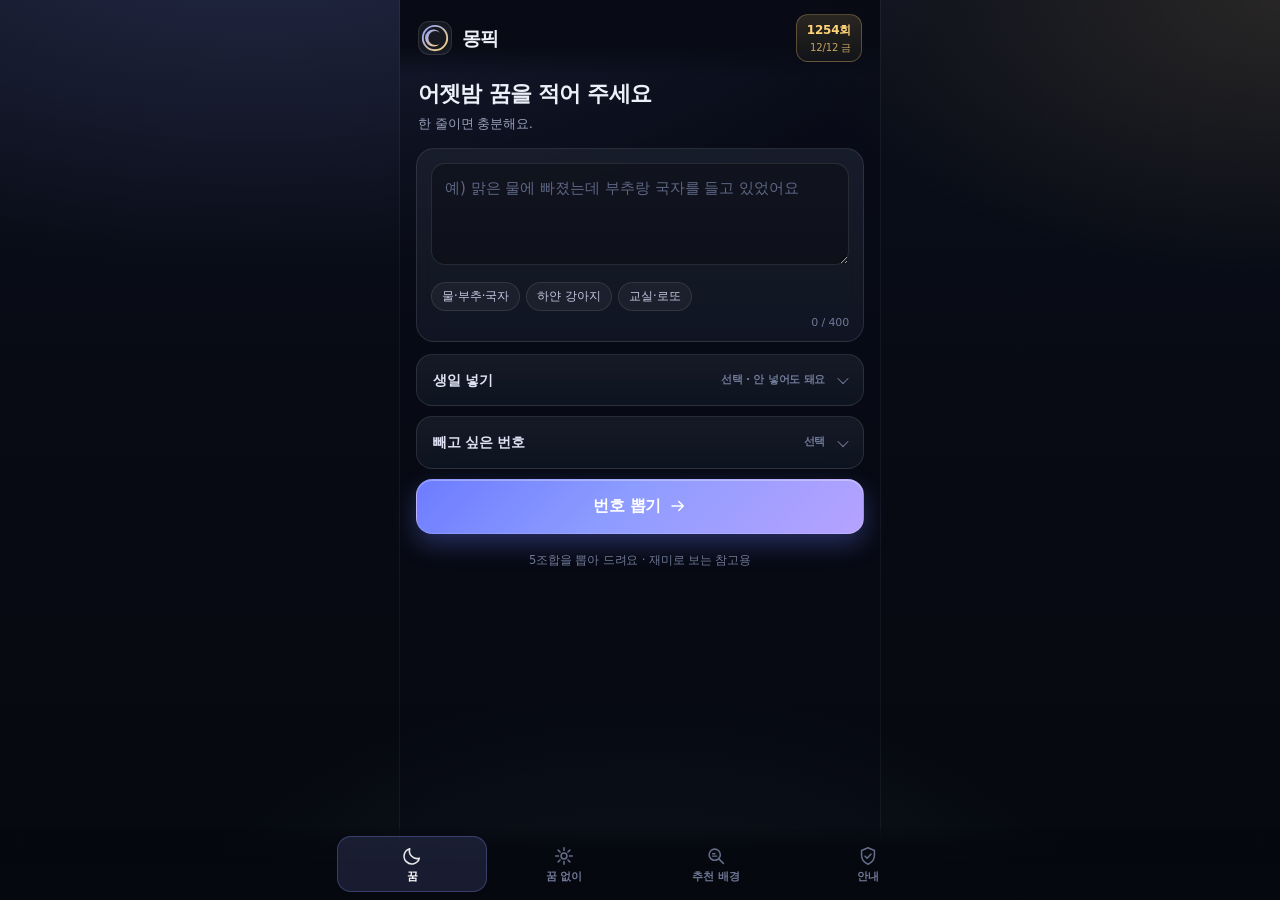
==== index.html @ 93935e42 "feat: 몽픽 — 번호함 자동 저장 · 당첨 자동 확인 · GitHub Pages 배포" ====
<!DOCTYPE html>
<html lang="ko">
<head>
<meta charset="utf-8" />
<meta name="viewport" content="width=device-width, initial-scale=1, viewport-fit=cover" />
<meta name="theme-color" content="#0a0d18" />
<meta name="description" content="몽픽(MongPick) — 어젯밤 꿈을 한 줄 적으면 로또 번호 5조합을 뽑아 주는 앱. 재미·참고용." />
<title>몽픽 · 꿈으로 번호 뽑기</title>
<link rel="stylesheet" href="style.css" />
</head>
<body>
<div class="app" id="app">

  <header class="topbar">
    <div class="brand">
      <span class="brand-mark" aria-hidden="true">
        <svg viewBox="0 0 32 32" width="30" height="30"><defs><linearGradient id="mg" x1="0" y1="0" x2="1" y2="1"><stop offset="0" stop-color="#8ea0ff"/><stop offset="1" stop-color="#ffd479"/></linearGradient></defs><circle cx="16" cy="16" r="13" fill="none" stroke="url(#mg)" stroke-width="2"/><path d="M21.5 10.5a7.5 7.5 0 1 0 0 11 9 9 0 1 1 0-11z" fill="url(#mg)"/></svg>
      </span>
      <div class="brand-text">
        <h1>몽픽</h1>
      </div>
    </div>
    <div class="round-chip" id="round-chip" title="이번 주 추첨">
      <span class="round-num">1251회</span>
      <span class="round-date">11/21 토</span>
    </div>
  </header>

  <main id="main">

    <!-- ───────────────────────── 탭 1 · 꿈으로 뽑기 ───────────────────────── -->
    <section class="panel is-active" id="panel-dream" aria-labelledby="tab-dream">
      <div class="hero">
        <h2 class="hero-title">어젯밤 꿈을 적어 주세요</h2>
        <p class="hero-sub">한 줄이면 충분해요.</p>
      </div>

      <div class="card dream-card">
        <textarea id="dream-input" rows="3" maxlength="400" spellcheck="false"
          aria-label="꿈 내용"
          placeholder="예) 맑은 물에 빠졌는데 부추랑 국자를 들고 있었어요"></textarea>
        <div class="example-chips" id="example-chips">
          <button type="button" class="chip" data-example="맑은 물에 빠졌는데 부추랑 국자를 들고 있었어요">물·부추·국자</button>
          <button type="button" class="chip" data-example="하얀 강아지가 다가와서 내 품에 안겼어요">하얀 강아지</button>
          <button type="button" class="chip" data-example="교실 맨 뒤에 앉아 있는데 누가 로또를 사 오라고 했어요">교실·로또</button>
        </div>
        <div class="field-foot"><span id="char-count">0</span> / 400</div>
      </div>

      <details class="fold" id="fold-birth">
        <summary><span>생일 넣기</span><span class="fold-note" id="birth-note">선택 · 안 넣어도 돼요</span></summary>
        <div class="fold-body">
          <div class="date-row">
            <input id="birth-date" type="text" inputmode="numeric" autocomplete="bday"
              maxlength="10" placeholder="1990-09-11" aria-label="생년월일" />
            <select id="birth-hour" aria-label="태어난 시간"></select>
          </div>
          <p class="micro" id="birth-hint">예) 1990-09-11 — 넣으면 내 기운까지 맞춰 뽑아요.</p>

          <div class="card-head mt">
            <h3>함께 나온 사람</h3>
            <button type="button" class="ghost-btn" id="add-person">+ 추가</button>
          </div>
          <div id="people" class="people"></div>

          <p class="micro">생일은 서버로 보내지 않고 이 기기에서만 계산해요.</p>
        </div>
      </details>

      <details class="fold" id="fold-exclude">
        <summary><span>빼고 싶은 번호</span><span class="fold-note" id="exclude-note">선택</span></summary>
        <div class="fold-body">
          <div id="exclude-grid" class="mini-grid" role="group" aria-label="빼고 싶은 번호 선택"></div>
        </div>
      </details>

      <button type="button" class="primary-btn" id="run-dream">
        <span>번호 뽑기</span>
        <svg viewBox="0 0 24 24" width="18" height="18" aria-hidden="true"><path d="M4 12h14M13 6l6 6-6 6" fill="none" stroke="currentColor" stroke-width="2" stroke-linecap="round" stroke-linejoin="round"/></svg>
      </button>

      <p class="input-foot">5조합을 뽑아 드려요 · 재미로 보는 참고용</p>

      <div id="dream-result" class="result" aria-live="polite"></div>
    </section>

    <!-- ───────────────────────── 탭 2 · 꿈이 기억 안 날 ───────────────────────── -->
    <section class="panel" id="panel-nodream" aria-labelledby="tab-nodream">
      <div class="hero">
        <h2 class="hero-title">꿈이 기억 안 나요?</h2>
        <p class="hero-sub">오늘 본 것이나 생일만으로도 뽑을 수 있어요.</p>
      </div>

      <div class="seg" role="tablist" aria-label="꿈이 기억 안 날 때">
        <button type="button" role="tab" class="seg-btn is-active" data-nmode="sign" id="seg-sign">오늘 본 것</button>
        <button type="button" role="tab" class="seg-btn" data-nmode="balance" id="seg-balance">생일만으로</button>
      </div>

      <div id="sign-panel">
        <div class="card dream-card">
          <textarea id="sign-input" rows="3" maxlength="240" spellcheck="false" aria-label="오늘 인상 깊었던 것"
            placeholder="예) 커피가 넘쳐 흘렀어요"></textarea>
          <div class="example-chips" id="sign-chips">
            <button type="button" class="chip" data-example="회의실 유리에 비친 내 얼굴이 낯설었어요">유리에 비친 얼굴</button>
            <button type="button" class="chip" data-example="커피가 넘쳐 흘러서 손을 데었어요">넘친 커피</button>
            <button type="button" class="chip" data-example="택배 상자가 문 앞에 세 개나 쌓여 있었어요">쌓인 택배 상자</button>
          </div>
        </div>
        <button type="button" class="primary-btn" id="run-sign">
          <span>번호 뽑기</span>
          <svg viewBox="0 0 24 24" width="18" height="18" aria-hidden="true"><path d="M4 12h14M13 6l6 6-6 6" fill="none" stroke="currentColor" stroke-width="2" stroke-linecap="round" stroke-linejoin="round"/></svg>
        </button>
      </div>

      <div id="balance-panel" hidden>
        <div class="card">
          <p class="balance-birth" id="balance-birth">생일을 먼저 넣어 주세요.</p>
          <p class="micro">홀짝 반반, 번호대 고루, 간격 넓게 — 조건을 세게 걸어 뽑아요.</p>
        </div>
        <button type="button" class="primary-btn" id="run-balance">
          <span>번호 뽑기</span>
          <svg viewBox="0 0 24 24" width="18" height="18" aria-hidden="true"><path d="M4 12h14M13 6l6 6-6 6" fill="none" stroke="currentColor" stroke-width="2" stroke-linecap="round" stroke-linejoin="round"/></svg>
        </button>
      </div>

      <div id="nodream-result" class="result" aria-live="polite"></div>
    </section>

    <!-- ───────────────────────── 탭 3 · 추천 배경 ───────────────────────── -->
    <section class="panel" id="panel-reason" aria-labelledby="tab-reason">
      <div class="hero">
        <h2 class="hero-title">이 번호가 나온 배경</h2>
        <p class="hero-sub">꿈 단어 → 내 생일 기운 → 공 하나하나, 순서대로 풀어 봤어요.</p>
      </div>
      <div id="reason-body" class="reason-page"></div>
    </section>

    <!-- ───────────────────────── 탭 4 · 안내 · 복기 ───────────────────────── -->
    <section class="panel" id="panel-trust" aria-labelledby="tab-trust">
      <div class="hero">
        <h2 class="hero-title">몽픽이 하는 일</h2>
        <p class="hero-sub">꿈 단어를 번호로 옮기고, 이번 주 결과를 함께 봐요.</p>
      </div>

      <div class="card dev-card">
        <div class="dev-top">
          <div class="dev-avatar" aria-hidden="true">◐</div>
          <div>
            <p class="dev-name">몽픽</p>
            <p class="dev-role">11,705개 꿈 상징 데이터와 7×7 수리 배열·만세력 기운을 독자 구조화한 데이터 분석</p>
          </div>
        </div>
        <div class="dev-stats">
          <div><b>11,705</b><span>꿈 단어</span></div>
          <div><b>155</b><span>검증 사례</span></div>
          <div><b>7×7</b><span>용지 규칙</span></div>
          <div><b>5</b><span>추천 조합</span></div>
        </div>
      </div>

      <div class="card ticket-card" id="ticket-card">
        <div class="card-head">
          <h3>내 번호함 · 당첨 확인</h3>
          <button type="button" class="ghost-btn" id="run-ticket-check">당첨 확인하기</button>
        </div>
        <div id="ticket-list" class="ticket-list"></div>
        <p class="micro" id="ticket-note">뽑은 조합은 이 기기에 자동으로 쌓이고, 결과가 나오면 알아서 채점해 드려요.</p>
      </div>

      <details class="fold">
        <summary><span>숫자를 뽑는 원리</span><span class="fold-note">6가지</span></summary>
        <div class="fold-body">
          <div id="principles" class="principles"></div>
        </div>
      </details>

      <details class="fold" id="fold-board">
        <summary><span>이번 주 조합과 결과</span><span class="fold-note" id="board-status">미추첨</span></summary>
        <div class="fold-body">
          <p class="micro" id="board-round">1251회 · 2026-11-21(토) 20:35 추첨</p>
          <div id="board" class="board"></div>
          <div class="board-check" id="board-check">
            <label class="field-label" for="drawn-input">결과를 넣어 직접 채점</label>
            <div class="draw-inputs">
              <input id="drawn-input" type="text" inputmode="numeric" placeholder="예) 3 10 16 19 34 36 41" />
              <button type="button" class="ghost-btn" id="run-check">채점</button>
            </div>
            <p class="micro">당첨번호 6개 + 보너스 1개(마지막)를 넣어요. 재미용 자체 계산이에요.</p>
          </div>
        </div>
      </details>

      <details class="fold">
        <summary><span>데이터와 계산 기준</span><span class="fold-note">자세히</span></summary>
        <div class="fold-body">
          <ul class="notice-list">
            <li><b>꿈 단어 11,705개</b> — 몽픽이 독자 구축한 꿈 상징 DB를 번호·분류·강조도로 색인했어요.</li>
            <li><b>검증 사례 155건</b> — 실전 꿈 문장에서 확인된 규칙만 따로 모아 교차 대조했어요.</li>
            <li><b>없는 번호를 만들지 않아요</b> — DB에 없으면 "등록되지 않은 단어"로 두고 모양·소리 원리로만 읽어요.</li>
            <li><b>날짜 계산</b> — 년주는 입춘, 월주는 절입 순간, 일주는 율리우스일에서 60갑자를 세요. 기준시는 한국 표준시예요.</li>
            <li><b>사주는 계산이지 예언이 아니에요</b> — 기운 분포는 간지에서 기계적으로 뽑은 값이에요.</li>
            <li><b>개인정보</b> — 생일과 꿈 내용은 이 기기 브라우저에만 저장해요.</li>
          </ul>
          <ul class="notice-list" id="saju-guards"></ul>
        </div>
      </details>

      <p class="disclaimer">
        <b>재미로 보는 참고용</b>이에요. 어떤 조합도 당첨을 보장하지 않아요.
        구매는 본인 판단으로, 만 19세 미만은 구매할 수 없어요.
      </p>
    </section>

  </main>

  <nav class="tabbar" role="tablist" aria-label="주요 메뉴">
    <button type="button" class="tab is-active" role="tab" data-tab="dream" id="tab-dream" aria-selected="true">
      <svg viewBox="0 0 24 24" width="22" height="22" aria-hidden="true"><path d="M20 14.5A8.5 8.5 0 0 1 9.5 4a8.5 8.5 0 1 0 10.5 10.5z" fill="none" stroke="currentColor" stroke-width="1.7" stroke-linejoin="round"/></svg>
      <span>꿈</span>
    </button>
    <button type="button" class="tab" role="tab" data-tab="nodream" id="tab-nodream" aria-selected="false">
      <svg viewBox="0 0 24 24" width="22" height="22" aria-hidden="true"><path d="M12 3v3M12 18v3M3 12h3M18 12h3M5.6 5.6l2.1 2.1M16.3 16.3l2.1 2.1M18.4 5.6l-2.1 2.1M7.7 16.3l-2.1 2.1" stroke="currentColor" stroke-width="1.7" stroke-linecap="round"/><circle cx="12" cy="12" r="3.2" fill="none" stroke="currentColor" stroke-width="1.7"/></svg>
      <span>꿈 없이</span>
    </button>
    <button type="button" class="tab" role="tab" data-tab="reason" id="tab-reason" aria-selected="false">
      <svg viewBox="0 0 24 24" width="22" height="22" aria-hidden="true"><circle cx="10.6" cy="10.6" r="6.1" fill="none" stroke="currentColor" stroke-width="1.7"/><path d="M15.1 15.1L20 20" stroke="currentColor" stroke-width="1.7" stroke-linecap="round"/><path d="M8.3 12.1h4.6M8.3 9.6h2.6" stroke="currentColor" stroke-width="1.5" stroke-linecap="round"/></svg>
      <span>추천 배경</span>
    </button>
    <button type="button" class="tab" role="tab" data-tab="trust" id="tab-trust" aria-selected="false">
      <svg viewBox="0 0 24 24" width="22" height="22" aria-hidden="true"><path d="M12 3l7 3v5.5c0 4.3-2.9 7.7-7 9.5-4.1-1.8-7-5.2-7-9.5V6l7-3z" fill="none" stroke="currentColor" stroke-width="1.7" stroke-linejoin="round"/><path d="M8.8 12.2l2.2 2.2 4.2-4.4" fill="none" stroke="currentColor" stroke-width="1.7" stroke-linecap="round" stroke-linejoin="round"/></svg>
      <span>안내</span>
    </button>
  </nav>

</div>
<script src="app.js"></script>
</body>
</html>
---- style.css ----
/* =========================================================
   몽픽 MongPick — mobile-first stylesheet
   ========================================================= */
:root{
  --bg:#080b14;
  --bg-2:#0e1424;
  --card:rgba(16,21,35,.80);
  --card-2:rgba(24,31,50,.86);
  --line:rgba(255,255,255,.10);
  --line-strong:rgba(255,255,255,.18);
  --text:#edf0f8;
  --muted:#98a1ba;
  --muted-2:#6f7896;
  --accent:#8d9cff;
  --accent-2:#6ee7d0;
  --gold:#ffd479;
  --warn:#ff9d7a;
  --radius:18px;
  --radius-sm:12px;
  --shadow:0 12px 30px rgba(0,0,0,.35);
  --b1:#f8c53d; --b2:#5ec8f2; --b3:#ff7f8a; --b4:#b9c2cf; --b5:#a9dd5b;
}

*{box-sizing:border-box; -webkit-tap-highlight-color:transparent;}
html{
  margin:0; padding:0;
  background-color:#080b14;              /* 스크롤·캡처 어디서도 흰 바탕이 나오지 않게 고정 */
  color-scheme:dark;
}
body{
  margin:0; padding:0;
  background-color:#080b14;
  /* fixed 대신 문서 전체를 덮는 레이어로 깔아, 롤 전체 구간에서 배경이 끊기지 않게 함 */
  background-image:
    radial-gradient(1200px 600px at 20% -10%, rgba(141,156,255,.20), transparent 60%),
    radial-gradient(900px 500px at 100% 0%, rgba(255,212,121,.12), transparent 55%),
    radial-gradient(800px 500px at 50% 110%, rgba(110,231,208,.10), transparent 60%),
    linear-gradient(180deg, #0a0e1a 0%, #080b14 45%, #06080f 100%);
  background-repeat:no-repeat;
  background-attachment:scroll;
  background-size:auto, auto, auto, auto;
  color:var(--text);
  font-family:"Pretendard","Pretendard Variable",-apple-system,BlinkMacSystemFont,"Apple SD Gothic Neo","Malgun Gothic","Noto Sans KR",system-ui,sans-serif;
  font-size:15px;
  line-height:1.5;
  letter-spacing:-.01em;
  -webkit-font-smoothing:antialiased;
  min-height:100vh;
}
html,body{min-height:100%;}
button,select,textarea,input{font-family:inherit; font-size:inherit; color:inherit;}
button{cursor:pointer;}
h1,h2,h3,p,ul{margin:0;}

.app{
  max-width:480px;
  margin:0 auto;
  min-height:100vh;
  padding:0 16px calc(96px + env(safe-area-inset-bottom));
  position:relative;
}

/* ---------------- top bar ---------------- */
.topbar{
  position:sticky; top:0; z-index:30;
  display:flex; align-items:center; justify-content:space-between; gap:10px;
  margin:0 -16px; padding:14px 18px 12px;
  background:linear-gradient(180deg, rgba(8,11,20,.97) 62%, rgba(8,11,20,0));
  backdrop-filter:blur(10px);
}
.brand{display:flex; align-items:center; gap:10px; min-width:0;}
.brand-mark{display:grid; place-items:center; width:34px; height:34px; border-radius:11px; background:rgba(255,255,255,.06); border:1px solid var(--line);}
.brand-text h1{font-size:19px; font-weight:800; letter-spacing:-.03em; line-height:1.1;}
.brand-text p{font-size:10.5px; color:var(--muted-2); letter-spacing:.01em; margin-top:2px; white-space:nowrap; overflow:hidden; text-overflow:ellipsis;}
.round-chip{
  display:flex; flex-direction:column; align-items:flex-end; gap:1px;
  padding:6px 10px; border-radius:12px; border:1px solid rgba(255,212,121,.28);
  background:linear-gradient(180deg, rgba(255,212,121,.14), rgba(255,212,121,.04));
}
.round-num{font-size:12px; font-weight:800; color:var(--gold); letter-spacing:-.02em;}
.round-date{font-size:10px; color:rgba(255,212,121,.75);}

/* ---------------- panels & hero ---------------- */
.panel{display:none; animation:fade .28s ease;}
.panel.is-active{display:block;}
@keyframes fade{from{opacity:0; transform:translateY(6px);} to{opacity:1; transform:none;}}

.hero{padding:10px 2px 16px;}
.hero-kicker{font-size:11.5px; font-weight:700; letter-spacing:.09em; text-transform:uppercase; color:var(--accent); opacity:.95;}
.hero-title{font-size:24px; font-weight:800; letter-spacing:-.04em; margin-top:6px; line-height:1.25;}
.hero-sub{font-size:13px; color:var(--muted); margin-top:7px; line-height:1.55;}

/* ---------------- cards ---------------- */
.card{
  background-color:rgba(16,21,35,.80);  /* 배경 위에서도 카드·글자 대비가 유지되도록 불투명도 상향 */
  background-image:linear-gradient(180deg, rgba(255,255,255,.045), rgba(255,255,255,.012));
  border:1px solid var(--line);
  border-radius:var(--radius);
  padding:16px;
  margin-bottom:12px;
  backdrop-filter:blur(8px);
}
.card-head{display:flex; align-items:center; justify-content:space-between; gap:8px; margin-bottom:10px;}
.card-head.mt{margin-top:18px;}
.card-head h3{font-size:14px; font-weight:700; letter-spacing:-.02em; display:flex; align-items:center; gap:6px;}
.field-label{font-size:14px; font-weight:700; letter-spacing:-.02em;}
.hint{font-size:11px; color:var(--muted-2); white-space:nowrap;}
.tag{
  font-size:10px; font-weight:700; padding:2px 6px; border-radius:6px;
  background:rgba(141,156,255,.16); color:#b9c3ff; border:1px solid rgba(141,156,255,.28);
}
.tag-warn{background:rgba(255,157,122,.14); color:#ffbfa6; border-color:rgba(255,157,122,.3);}
.micro{font-size:11.5px; color:var(--muted-2); line-height:1.5; margin-top:10px;}

/* ---------------- inputs ---------------- */
textarea, input[type=text]{
  width:100%; border-radius:14px; border:1px solid var(--line);
  background:rgba(0,0,0,.28); padding:12px 13px; color:var(--text);
  resize:vertical; line-height:1.6; font-size:14.5px; outline:none;
  transition:border-color .2s, box-shadow .2s;
}
textarea::placeholder, input::placeholder{color:#5d6684;}
textarea:focus, input[type=text]:focus, select:focus{
  border-color:rgba(141,156,255,.6); box-shadow:0 0 0 3px rgba(141,156,255,.14);
}
.field-foot{text-align:right; font-size:11px; color:var(--muted-2); margin-top:6px;}

.example-chips{display:flex; flex-wrap:wrap; gap:6px; margin-top:10px;}
.chip{
  border:1px solid var(--line); background:rgba(255,255,255,.04);
  color:#c3cae0; font-size:11.5px; padding:6px 10px; border-radius:999px;
  transition:transform .12s, background .2s, border-color .2s;
}
.chip:active{transform:scale(.96);}
.chip:hover{background:rgba(141,156,255,.12); border-color:rgba(141,156,255,.35); color:#dfe3ff;}

.select-row{display:flex; gap:10px;}
.select-wrap{
  flex:1; display:flex; align-items:center; gap:8px;
  border:1px solid var(--line); border-radius:12px; padding:8px 12px;
  background:rgba(0,0,0,.28);
}
.select-wrap > span{font-size:12px; color:var(--muted-2);}
.select-wrap select{
  flex:1; background:transparent; border:0; outline:none; font-size:14px;
  color:var(--text); appearance:none; padding:2px 0;
  background-image:linear-gradient(45deg, transparent 50%, #7b86a4 50%), linear-gradient(135deg, #7b86a4 50%, transparent 50%);
  background-position:calc(100% - 8px) 12px, calc(100% - 3px) 12px;
  background-size:5px 5px, 5px 5px; background-repeat:no-repeat;
  padding-right:16px;
}
.select-wrap select option{background:#141a2a; color:var(--text);}

.ghost-btn{
  border:1px solid var(--line); background:rgba(255,255,255,.05); color:#cfd5ea;
  font-size:11.5px; font-weight:600; padding:6px 10px; border-radius:9px;
  transition:background .2s;
}
.ghost-btn:hover{background:rgba(141,156,255,.14);}

/* people rows */
.people{display:flex; flex-direction:column; gap:8px;}
.people:empty::after{content:"추가하지 않으면 내 생일만 씁니다."; font-size:11.5px; color:var(--muted-2);}
.person-row{display:flex; gap:6px; align-items:center;}
.person-row input[type=text]{flex:1; min-width:0; padding:9px 10px; font-size:13px; border-radius:10px;}
.person-row select{
  width:64px; padding:9px 6px; border-radius:10px; border:1px solid var(--line);
  background:rgba(0,0,0,.28); color:var(--text); font-size:13px; outline:none; appearance:none; text-align:center;
}
.person-row select option{background:#141a2a;}
.person-del{
  width:28px; height:34px; border-radius:9px; border:1px solid var(--line);
  background:transparent; color:var(--muted-2); font-size:15px; line-height:1;
}

/* mini 7x7 exclusion grid */
.mini-grid{
  display:grid; grid-template-columns:repeat(7,1fr); gap:4px;
}
.mini-cell{
  aspect-ratio:1/1; border-radius:7px; border:1px solid rgba(255,255,255,.07);
  background:rgba(255,255,255,.03); color:#aab2c9; font-size:11px; font-weight:600;
  display:grid; place-items:center; transition:all .15s;
  padding:0;
}
.mini-cell.is-off{opacity:.28;}
.mini-cell.is-excluded{
  background:rgba(255,127,138,.22); border-color:rgba(255,127,138,.55); color:#ffd0d5;
  box-shadow:0 0 0 1px rgba(255,127,138,.15) inset;
}
.mini-cell:active{transform:scale(.92);}

/* ---------------- primary button ---------------- */
.primary-btn{
  width:100%; display:flex; align-items:center; justify-content:center; gap:8px;
  padding:16px; border-radius:16px; border:1px solid rgba(255,255,255,.16);
  background:linear-gradient(135deg, #6d7cff 0%, #8d9cff 45%, #b6a2ff 100%);
  color:#fff; font-size:15.5px; font-weight:800; letter-spacing:-.02em;
  box-shadow:0 10px 24px rgba(102,120,255,.32), inset 0 1px 0 rgba(255,255,255,.3);
  transition:transform .12s, box-shadow .2s, filter .2s;
  margin:4px 0 18px;
}
.primary-btn:hover{filter:brightness(1.06);}
.primary-btn:active{transform:scale(.985); box-shadow:0 6px 16px rgba(102,120,255,.28);}
.primary-btn[disabled]{opacity:.55; pointer-events:none;}

/* ---------------- result: summary ---------------- */
.result{display:flex; flex-direction:column; gap:12px;}
.result:empty{display:none;}
.section-title{
  display:flex; align-items:center; gap:8px; margin:6px 2px -2px;
  font-size:12px; font-weight:700; letter-spacing:.06em; text-transform:uppercase; color:var(--muted);
}
.section-title::before{content:""; width:3px; height:12px; border-radius:2px; background:linear-gradient(180deg,var(--accent),var(--gold));}

.summary{
  display:grid; grid-template-columns:repeat(3,1fr); gap:8px;
}
.summary > div{
  background:var(--card); border:1px solid var(--line); border-radius:14px;
  padding:10px 8px; text-align:center;
}
.summary b{display:block; font-size:18px; font-weight:800; letter-spacing:-.03em;}
.summary span{font-size:10.5px; color:var(--muted-2);}
.summary .c-accent{color:var(--accent);}
.summary .c-gold{color:var(--gold);}
.summary .c-mint{color:var(--accent-2);}

/* keyword badges */
.kw-list{display:flex; flex-direction:column; gap:8px;}
.kw{
  border:1px solid var(--line); border-radius:14px; padding:11px 12px;
  background-color:rgba(16,21,35,.84);
  background-image:linear-gradient(180deg, rgba(255,255,255,.05), rgba(255,255,255,.02));
}
.kw-top{display:flex; align-items:center; gap:7px; flex-wrap:wrap;}
.kw-word{font-size:14.5px; font-weight:800; letter-spacing:-.02em;}
.kw-layer{
  font-size:9.5px; font-weight:800; padding:2px 6px; border-radius:5px; letter-spacing:.02em;
}
.layer-A{background:rgba(110,231,208,.14); color:#8df3dd; border:1px solid rgba(110,231,208,.3);}
.layer-B{background:rgba(255,212,121,.14); color:#ffdf9d; border:1px solid rgba(255,212,121,.3);}
.layer-D{background:rgba(255,127,138,.16); color:#ffb3ba; border:1px solid rgba(255,127,138,.32);}
.layer-P{background:rgba(141,156,255,.16); color:#bcc5ff; border:1px solid rgba(141,156,255,.3);}
.kw-nums{display:flex; gap:5px; margin-left:auto; flex-wrap:wrap; justify-content:flex-end;}
.numball{
  display:inline-grid; place-items:center; min-width:26px; height:26px; padding:0 7px;
  border-radius:999px; font-size:12px; font-weight:800; color:#111827;
  box-shadow:inset 0 -2px 4px rgba(0,0,0,.18);
}
.b1{background:var(--b1);} .b2{background:var(--b2);} .b3{background:var(--b3); color:#2b0b0f;}
.b4{background:var(--b4); color:#1b2130;} .b5{background:var(--b5); color:#15230a;}
.numball.is-weak{opacity:.42; text-decoration:line-through;}
.kw-why{font-size:11.5px; color:var(--muted); margin-top:6px; line-height:1.5;}

/* ---------------- 7x7 paper ---------------- */
.paper-card{padding:14px;}
.paper{border-collapse:separate; border-spacing:4px; width:100%; table-layout:fixed;}
.paper th{
  font-size:9px; font-weight:700; color:var(--muted-2); padding:0 0 2px; text-align:center;
  font-variant-numeric:tabular-nums;
}
.paper th.rowlab{width:16px; font-size:8.5px; color:#5d6684;}
.paper td{padding:0;}
.cell{
  aspect-ratio:1/1; width:100%; border-radius:8px; border:1px solid rgba(255,255,255,.05);
  background:rgba(255,255,255,.015); color:#7e88a2;
  display:grid; place-items:center; font-size:12px; font-weight:700; position:relative;
  transition:transform .2s, background .2s, border-color .2s;
  font-variant-numeric:tabular-nums;
}
.cell.empty{background:transparent; border:1px dashed rgba(255,255,255,.04);}
.cell.hl-row{background:rgba(141,156,255,.14); border-color:rgba(141,156,255,.30); color:#e2e7ff;}
.cell.hl-col{background:rgba(110,231,208,.13); border-color:rgba(110,231,208,.30); color:#d8fff7;}
.cell.hl-row.hl-col{background:linear-gradient(150deg, rgba(141,156,255,.22), rgba(110,231,208,.22)); border-color:rgba(170,200,255,.45); color:#fff;}
.cell.hl-diag{background:rgba(255,212,121,.07); border-color:rgba(255,212,121,.16); color:#e8d8b4;}
.cell.hl-end::after{
  content:""; position:absolute; bottom:3px; left:50%; transform:translateX(-50%);
  width:9px; height:2px; border-radius:1px; background:rgba(255,159,122,.85);
}
.cell.seed, .cell.seed.hl-row, .cell.seed.hl-col, .cell.seed.hl-diag,
.cell.seed.hl-row.hl-col, .cell.seed.hl-end{
  background-image:linear-gradient(140deg,#6d7cff 0%,#9b8dff 55%,#b6a2ff 100%) !important;
  background-color:transparent !important;
  border-color:rgba(255,255,255,.45);
  color:#fff; font-weight:800; box-shadow:0 4px 12px rgba(109,124,255,.45); transform:scale(1.05); z-index:2;
}
.cell.seed::after{
  content:""; position:absolute; inset:-3px; border-radius:10px; border:1px solid rgba(255,255,255,.28);
  width:auto; height:auto; bottom:auto; left:auto; transform:none; background:transparent;
}
.cell.cross::before{
  content:""; position:absolute; top:3px; right:3px; width:5px; height:5px; border-radius:50%;
  background:var(--gold); box-shadow:0 0 6px var(--gold);
}
.cell.excluded{opacity:.3; background:rgba(255,127,138,.10); border-color:rgba(255,127,138,.2); color:#ff9aa2;}
.legend{display:flex; flex-wrap:wrap; gap:8px 12px; margin-top:12px; font-size:10.5px; color:var(--muted);}
.legend i{display:inline-block; width:9px; height:9px; border-radius:3px; margin-right:4px; vertical-align:-1px;}
.rule-chips{display:flex; flex-wrap:wrap; gap:6px; margin-top:10px;}
.rule-chip{
  font-size:10.5px; padding:4px 8px; border-radius:8px; border:1px solid var(--line);
  background:rgba(255,255,255,.035); color:#c0c7dd;
}
.rule-chip b{color:#fff; font-weight:700;}

/* ---------------- combos ---------------- */
.combo{
  border:1px solid var(--line); border-radius:16px; padding:13px 13px 11px;
  background-color:rgba(16,21,35,.86);
  background-image:linear-gradient(180deg, rgba(255,255,255,.055), rgba(255,255,255,.02));
  position:relative; overflow:hidden;
}
.combo::after{
  content:""; position:absolute; inset:0 auto 0 0; width:3px;
  background:linear-gradient(180deg,var(--accent),transparent);
  opacity:.7;
}
.combo:nth-child(2)::after{background:linear-gradient(180deg,var(--gold),transparent);}
.combo:nth-child(3)::after{background:linear-gradient(180deg,var(--accent-2),transparent);}
.combo:nth-child(4)::after{background:linear-gradient(180deg,#ff9d7a,transparent);}
.combo:nth-child(5)::after{background:linear-gradient(180deg,#b6a2ff,transparent);}
.combo-head{display:flex; align-items:center; gap:8px; margin-bottom:10px;}
.combo-idx{
  font-size:10.5px; font-weight:800; letter-spacing:.02em; padding:3px 8px; border-radius:7px;
  background:rgba(141,156,255,.16); color:#c3cbff; border:1px solid rgba(141,156,255,.3);
}
.combo-label{font-size:12.5px; font-weight:700; color:#dfe3f2;}
.combo-head .combo-tools{margin-left:auto; display:flex; gap:6px;}
.icon-btn{
  width:30px; height:30px; border-radius:9px; border:1px solid var(--line);
  background:rgba(255,255,255,.05); color:#cfd5ea; display:grid; place-items:center; padding:0;
  transition:background .2s, color .2s;
}
.icon-btn:hover{background:rgba(141,156,255,.18); color:#fff;}
.icon-btn.is-done{background:rgba(110,231,208,.2); border-color:rgba(110,231,208,.45); color:#a6ffee;}
.balls{display:flex; gap:7px; justify-content:space-between;}
.ball{
  flex:1; aspect-ratio:1/1; max-width:46px; border-radius:50%;
  display:grid; place-items:center; font-size:15px; font-weight:800; color:#14181f;
  box-shadow:inset 0 -3px 6px rgba(0,0,0,.2), 0 4px 10px rgba(0,0,0,.28);
  animation:pop .34s cubic-bezier(.2,1.3,.4,1) both; font-variant-numeric:tabular-nums;
}
@keyframes pop{from{transform:scale(.5); opacity:0;} to{transform:scale(1); opacity:1;}}
.combo-why{font-size:11.5px; color:var(--muted); margin-top:10px; line-height:1.55;}
.combo-stats{display:flex; flex-wrap:wrap; gap:6px; margin-top:8px;}
.combo-stats span{
  font-size:10px; color:#a9b2ca; padding:2px 7px; border-radius:6px;
  background:rgba(255,255,255,.05); border:1px solid rgba(255,255,255,.06);
  font-variant-numeric:tabular-nums;
}

/* engine notes */
.note-card{font-size:11.5px; color:var(--muted); line-height:1.6;}
.note-card b{color:#d9deee;}
.note-card ul{margin:6px 0 0; padding-left:16px;}
.note-card li{margin-bottom:4px;}
.warn-line{color:#ffb59b;}
.muted-line{color:var(--muted-2);}

/* ---------------- seg control ---------------- */
.seg{
  display:flex; gap:4px; padding:4px; border-radius:14px; margin-bottom:12px;
  background:rgba(255,255,255,.05); border:1px solid var(--line);
}
.seg-btn{
  flex:1; padding:10px 6px; border-radius:11px; border:0; background:transparent;
  color:var(--muted); font-size:12.5px; font-weight:700; transition:all .2s;
}
.seg-btn.is-active{background:linear-gradient(135deg,#6d7cff,#8d9cff); color:#fff; box-shadow:0 4px 12px rgba(102,120,255,.3);}
.balance-birth{font-size:13px; color:#cdd4e8; line-height:1.6;}
.stat-rules{display:flex; flex-wrap:wrap; gap:6px; margin-top:12px;}
.rule-pill{
  font-size:10.5px; padding:4px 9px; border-radius:999px;
  background:rgba(110,231,208,.1); border:1px solid rgba(110,231,208,.25); color:#9df3e3;
}

/* ---------------- trust panel ---------------- */
.dev-card{background-color:rgba(22,22,42,.86); background-image:linear-gradient(160deg, rgba(141,156,255,.15), rgba(255,212,121,.07) 60%, rgba(255,255,255,.02));}
.dev-top{display:flex; gap:12px; align-items:center;}
.dev-avatar{
  width:46px; height:46px; border-radius:14px; display:grid; place-items:center;
  font-size:22px; color:#fff; background:linear-gradient(140deg,#6d7cff,#ffd479);
  box-shadow:0 8px 18px rgba(109,124,255,.32);
}
.dev-name{font-size:15px; font-weight:800; letter-spacing:-.02em;}
.dev-role{font-size:11px; color:var(--muted); margin-top:2px; line-height:1.45;}
.dev-body{font-size:12.5px; color:#c5cbe0; line-height:1.65; margin-top:12px;}
.dev-body strong{color:#fff;}
.dev-stats{display:grid; grid-template-columns:repeat(4,1fr); gap:6px; margin-top:14px;}
.dev-stats > div{
  background:rgba(0,0,0,.22); border:1px solid rgba(255,255,255,.08); border-radius:11px;
  padding:9px 4px; text-align:center;
}
.dev-stats b{display:block; font-size:14px; font-weight:800; color:var(--gold); letter-spacing:-.03em;}
.dev-stats span{font-size:9.5px; color:var(--muted-2);}

.principles{display:flex; flex-direction:column; gap:6px;}
.pr-item{border:1px solid var(--line); border-radius:12px; background:rgba(255,255,255,.025); overflow:hidden;}
.pr-item summary{
  list-style:none; padding:11px 12px; display:flex; align-items:center; gap:8px; cursor:pointer;
}
.pr-item summary::-webkit-details-marker{display:none;}
.pr-item summary::after{content:"+"; margin-left:auto; color:var(--muted-2); font-weight:700;}
.pr-item[open] summary::after{content:"–";}
.pr-name{font-size:13.5px; font-weight:800;}
.pr-tag{font-size:11px; color:var(--muted);}
.pr-body{padding:0 12px 12px; font-size:11.5px; color:var(--muted); line-height:1.6;}
.pr-ex{display:flex; flex-direction:column; gap:5px; margin-top:8px;}
.pr-ex > div{display:flex; gap:7px; align-items:baseline; font-size:11.5px;}
.pr-ex b{color:#dfe4f3; font-weight:700; min-width:74px;}
.pr-ex span{color:var(--muted-2);}

.board{display:flex; flex-direction:column; gap:8px;}
.board-row{
  border:1px solid var(--line); border-radius:12px; padding:10px 11px; background:rgba(255,255,255,.025);
}
.board-row-top{display:flex; align-items:center; gap:6px; margin-bottom:8px;}
.board-row-top .b-label{font-size:11px; font-weight:800; color:#c8d0e8;}
.board-row-top .b-result{margin-left:auto; font-size:10px; color:var(--muted-2);}
.board-balls{display:flex; gap:5px;}
.board-balls .numball{min-width:24px; height:24px; font-size:11.5px;}
.board-row.is-hit{border-color:rgba(110,231,208,.4); background:rgba(110,231,208,.06);}
.board-empty{font-size:12px; color:var(--muted-2); padding:8px 2px;}
.board-check{margin-top:14px; padding-top:14px; border-top:1px dashed var(--line);}
.draw-inputs{display:flex; gap:6px; margin-top:8px;}
.draw-inputs input{flex:1; min-width:0;}
.draw-inputs .ghost-btn{white-space:nowrap; padding:0 14px;}

.notice-list{margin:0; padding-left:16px; font-size:11.5px; color:var(--muted); line-height:1.65;}
.notice-list li{margin-bottom:6px;}
.notice-list b{color:#dfe4f3;}

.disclaimer{
  font-size:11px; color:var(--muted-2); line-height:1.65; text-align:center;
  padding:14px 10px 4px; border-top:1px solid var(--line); margin-top:6px;
}
.disclaimer b{color:#ffb59b;}

/* ---------------- tab bar ---------------- */
.tabbar{
  position:fixed; left:0; right:0; bottom:0; z-index:40;
  display:flex; justify-content:center; gap:2px;
  padding:8px 8px calc(8px + env(safe-area-inset-bottom));
  background:linear-gradient(0deg, rgba(6,8,15,.98) 40%, rgba(6,8,15,.86) 75%, rgba(6,8,15,0));
  backdrop-filter:blur(14px);
}
.tabbar .tab{
  flex:1; max-width:150px; display:flex; flex-direction:column; align-items:center; gap:3px;
  padding:8px 4px 7px; border-radius:14px; border:1px solid transparent; background:transparent;
  color:var(--muted-2); font-size:10.5px; font-weight:700; letter-spacing:-.01em;
  transition:color .2s, background .2s, border-color .2s;
}
.tabbar .tab.is-active{
  color:#fff; background:rgba(141,156,255,.14); border-color:rgba(141,156,255,.28);
}
.tabbar .tab svg{opacity:.9;}

/* ---------------- date row (사주 입력) ---------------- */
.date-row{display:flex; gap:8px; align-items:stretch;}
.date-row #birth-date{flex:1.15; min-width:0; letter-spacing:.06em; font-variant-numeric:tabular-nums;}
.date-row #birth-hour{
  flex:1; min-width:0; border:1px solid var(--line); border-radius:14px; background:rgba(0,0,0,.28);
  color:var(--text); font-size:12px; padding:0 10px; outline:none; appearance:none;
  background-image:linear-gradient(45deg, transparent 50%, #7b86a4 50%), linear-gradient(135deg, #7b86a4 50%, transparent 50%);
  background-position:calc(100% - 10px) 50%, calc(100% - 5px) 50%;
  background-size:5px 5px, 5px 5px; background-repeat:no-repeat;
}
.date-row #birth-hour option{background:#141a2a;}

/* ---------------- fortune card ---------------- */
.badge{
  font-size:11px; font-weight:800; padding:4px 10px; border-radius:999px; letter-spacing:-.01em;
  border:1px solid transparent; white-space:nowrap;
}
.badge-good{background:rgba(110,231,160,.16); color:#9df7c4; border-color:rgba(110,231,160,.36);}
.badge-mixed{background:rgba(255,212,121,.16); color:#ffe1a5; border-color:rgba(255,212,121,.36);}
.badge-warn{background:rgba(255,127,138,.16); color:#ffb3ba; border-color:rgba(255,127,138,.36);}
.fortune-card{background-color:rgba(18,21,40,.86); background-image:linear-gradient(165deg, rgba(141,156,255,.16), rgba(255,255,255,.02) 55%);}
.fortune-lead{font-size:13px; line-height:1.7; color:#dbe0f0;}
.fortune-lead b{color:#fff;}
.fortune-steps{list-style:none; margin:2px 0 0; padding:0; display:flex; flex-direction:column; gap:9px;}
.fortune-steps li{display:grid; grid-template-columns:40px 1fr; gap:9px; align-items:start;}
.fs-no{
  font-size:9.5px; font-weight:800; letter-spacing:.02em; text-align:center;
  padding:3px 0; border-radius:6px; color:#c3cbff;
  background:rgba(141,156,255,.16); border:1px solid rgba(141,156,255,.3);
}
.fs-body{font-size:12.5px; line-height:1.65; color:#d9dfef; margin:0;}
.fs-body b{color:#fff;}
/* 한글은 어절 중간에서 끊기지 않게 */
.fs-body, .fortune-lead, .fortune-sub, .mulsang-line, .bridge-connect, .kw-why, .combo-why{word-break:keep-all; overflow-wrap:break-word;}
.fortune-sub{font-size:12px; line-height:1.65; color:var(--muted); margin-top:8px;}
.fortune-sub b{color:#dfe5f7;}
.fortune-tags{display:flex; flex-wrap:wrap; gap:6px; margin-top:10px;}
.ftag{font-size:10.5px; padding:3px 8px; border-radius:7px; background:rgba(255,255,255,.05); border:1px solid rgba(255,255,255,.08); color:#b6bed6;}
.ftag-good{border-color:rgba(110,231,160,.28); color:#a8f5cb; background:rgba(110,231,160,.09);}
.ftag-warn{border-color:rgba(255,127,138,.28); color:#ffbcc2; background:rgba(255,127,138,.09);}

/* ---------------- saju card ---------------- */
.saju-card{background-color:rgba(24,22,32,.86); background-image:linear-gradient(165deg, rgba(255,212,121,.09), rgba(255,255,255,.02) 60%);}
.pillars{display:grid; grid-template-columns:repeat(4,1fr); gap:6px;}
.pillar{
  border:1px solid var(--line); border-radius:12px; background:rgba(0,0,0,.22);
  padding:8px 4px 7px; display:flex; flex-direction:column; align-items:center; gap:2px;
}
.pillar.is-unknown{justify-content:center; gap:6px;}
.p-label{font-size:9.5px; color:var(--muted-2); font-weight:700;}
.p-unknown{font-size:10px; color:#5f6884;}
.p-char{font-size:19px; font-weight:800; line-height:1.15; display:flex; align-items:baseline; gap:2px;}
.p-char i{font-size:10px; font-style:normal; opacity:.55; font-weight:600;}
.p-elem{font-size:9px; color:var(--muted-2); letter-spacing:.02em;}

.e-mok{color:#84e39a;} .e-hwa{color:#ff938a;} .e-to{color:#e6c88a;}
.e-geum{color:#e2e9f8;} .e-su{color:#84c4ff;}

.elem-bars{margin-top:14px; display:flex; flex-direction:column; gap:6px;}
.elem-row{display:grid; grid-template-columns:44px 1fr 22px; align-items:center; gap:8px;}
.elem-name{font-size:12px; font-weight:800;}
.elem-name i{font-size:9px; font-style:normal; opacity:.5; margin-left:2px;}
.elem-bar{height:7px; border-radius:4px; background:rgba(255,255,255,.06); overflow:hidden; display:block;}
.elem-bar i{display:block; height:100%; border-radius:4px; opacity:.85;}
.elem-bar i.e-mok{background:linear-gradient(90deg,#3f9d5c,#84e39a);}
.elem-bar i.e-hwa{background:linear-gradient(90deg,#b5504a,#ff938a);}
.elem-bar i.e-to{background:linear-gradient(90deg,#9a7c3c,#e6c88a);}
.elem-bar i.e-geum{background:linear-gradient(90deg,#8f9bb5,#e2e9f8);}
.elem-bar i.e-su{background:linear-gradient(90deg,#3d7bb5,#84c4ff);}
.elem-count{font-size:11px; font-weight:800; color:#c7cee2; text-align:right;}
.elem-count.is-weak{color:#ffb59b;}
.elem-count.is-strong{color:var(--gold);}
.saju-summary{font-size:11.5px; color:var(--muted); line-height:1.6; margin-top:10px;}
.saju-summary b{color:#e6ebf9;}

/* 22글자 물상 · 사주 풍경화 */
.mulsang-box{
  margin-top:12px; padding:12px 13px; border-radius:14px;
  border:1px solid rgba(255,212,121,.26);
  background-color:rgba(32,26,16,.72);
  background-image:linear-gradient(160deg, rgba(255,212,121,.12), rgba(255,255,255,.01));
}
.mulsang-head{display:flex; align-items:baseline; gap:8px; justify-content:space-between; margin-bottom:7px;}
.mulsang-label{font-size:10.5px; font-weight:800; letter-spacing:.03em; color:rgba(255,212,121,.92);}
.mulsang-meta{font-size:10px; color:var(--muted-2); white-space:nowrap;}
.mulsang-line{font-size:12.8px; line-height:1.65; color:#f4ead6;}
.mulsang-box .micro{margin-top:7px;}

.today-box{margin-top:14px; border-radius:14px; border:1px solid rgba(255,212,121,.22); background:rgba(255,212,121,.06); padding:12px;}
.today-top{display:flex; align-items:baseline; gap:8px; flex-wrap:wrap;}
.today-label{font-size:10px; font-weight:800; letter-spacing:.06em; color:rgba(255,212,121,.8);}
.today-ganji{font-size:19px; font-weight:800; color:#ffe4ac; letter-spacing:.02em;}
.today-ganji i{font-size:11px; font-style:normal; opacity:.6; margin-left:3px;}
.today-meta{font-size:10px; color:var(--muted-2); margin-left:auto;}
.tengod-line{font-size:12.5px; color:#e8dfc9; margin-top:8px;}
.tengod-line b{color:#fff;}
.tengod-sub{font-size:10.5px; color:var(--muted-2);}
.advice-list{margin-top:10px; display:flex; flex-direction:column; gap:6px;}
.advice-list > div{display:flex; gap:8px; font-size:11.5px; line-height:1.55; color:#cfd6e8;}
.advice-list > div > span{
  flex:0 0 34px; font-size:10px; font-weight:800; color:#ffe4ac;
  border-right:1px solid rgba(255,212,121,.25); padding-right:6px; height:fit-content;
}

/* ---------------- bridge card ---------------- */
.bridge-card{background-color:rgba(15,25,32,.86); background-image:linear-gradient(165deg, rgba(110,231,208,.09), rgba(255,255,255,.02) 60%);}
.bridge-table{display:flex; flex-direction:column; gap:1px; border-radius:12px; overflow:hidden; background:var(--line);}
.bridge-row{display:grid; grid-template-columns:68px 1fr; gap:8px; background:#0d1322; padding:9px 11px; font-size:11.5px;}
.bridge-row > span{color:var(--muted-2); font-weight:700;}
.bridge-row > b{color:#dbe2f3; font-weight:600; line-height:1.5;}
.bridge-row em{display:block; font-style:normal; font-size:10px; color:var(--muted-2); margin-top:2px;}
.bridge-connect{font-size:12px; line-height:1.65; color:#cfd8ec; margin-top:11px;}
.bridge-connect b{color:#a6f5e4;}

/* legend swatches */
.legend .lg-seed{background:linear-gradient(140deg,#6d7cff,#b6a2ff);}
.legend .lg-row{background:rgba(141,156,255,.75);}
.legend .lg-col{background:rgba(110,231,208,.75);}
.legend .lg-diag{background:rgba(255,212,121,.75);}
.legend .lg-end{background:rgba(255,159,122,.9);}
.legend .lg-cross{background:#ffd479; border-radius:50% !important;}

/* toast */
.toast{
  position:fixed; left:50%; bottom:104px; transform:translate(-50%, 12px);
  background:rgba(24,30,48,.96); border:1px solid rgba(141,156,255,.4);
  color:#e6eaff; font-size:12.5px; padding:10px 16px; border-radius:12px;
  box-shadow:var(--shadow); opacity:0; pointer-events:none; transition:all .25s; z-index:60;
  white-space:nowrap;
}
.toast.is-show{opacity:1; transform:translate(-50%,0);}

/* skeleton / loading */
.loading{display:flex; align-items:center; justify-content:center; gap:8px; padding:26px; color:var(--muted); font-size:12.5px;}
.spinner{
  width:16px; height:16px; border-radius:50%; border:2px solid rgba(255,255,255,.16);
  border-top-color:var(--accent); animation:spin .7s linear infinite;
}
@keyframes spin{to{transform:rotate(360deg);}}

/* desktop */
@media (min-width:520px){
  body{padding:0;}
  .app{box-shadow:0 0 0 1px rgba(255,255,255,.05); background:rgba(8,11,20,.35);}
}
@media (prefers-reduced-motion:reduce){
  *{animation:none !important; transition:none !important;}
}
.warn-text{color:#ffb59b;}

/* =========================================================
   3차 판 — 쉬운 말 · 텍스트 다이어트 · 단계적 공개
   (기본 화면은 여백 위주, 나머지는 details 접힘)
   ========================================================= */

/* 첫 화면 인사말: 한 줄 소개만 */
.hero{padding:6px 2px 14px;}
.hero-title{font-size:22px; margin-top:0; letter-spacing:-.035em;}
.hero-sub{font-size:13px; margin-top:6px;}
.brand-text h1{line-height:1.2;}

/* 입력 카드: 글상자 + 예시 + 글자수만 */
.dream-card{padding:14px 14px 10px;}
.dream-card textarea{font-size:15px; line-height:1.7; min-height:84px;}
.dream-card .field-foot{margin-top:4px;}

/* 접히는 섹션 (기본 닫힘) */
.fold{
  border:1px solid var(--line); border-radius:16px;
  background-color:rgba(16,21,35,.72);
  background-image:linear-gradient(180deg, rgba(255,255,255,.035), rgba(255,255,255,.008));
  margin-bottom:10px; overflow:hidden;
}
.fold > summary{
  list-style:none; cursor:pointer; display:flex; align-items:center; gap:8px;
  padding:15px 16px; font-size:13.5px; font-weight:700; letter-spacing:-.02em; color:#dde3f4;
  transition:background .2s;
}
.fold > summary::-webkit-details-marker{display:none;}
.fold > summary:hover{background:rgba(141,156,255,.06);}
.fold > summary::after{
  content:""; flex:0 0 auto; width:7px; height:7px; margin-left:6px;
  border-right:1.8px solid var(--muted-2); border-bottom:1.8px solid var(--muted-2);
  transform:rotate(45deg) translate(-1px,-1px); transition:transform .2s;
}
.fold[open] > summary::after{transform:rotate(-135deg) translate(-2px,-2px);}
.fold[open] > summary{border-bottom:1px solid var(--line);}
.fold-note{
  margin-left:auto; font-size:11px; font-weight:600; color:var(--muted-2);
  white-space:nowrap; overflow:hidden; text-overflow:ellipsis; max-width:58%;
}
.fold-body{padding:14px 16px 16px;}
.fold-body > .card, .fold-body > .kw-list, .fold-body > .principles{margin-bottom:0;}
.fold-foot{margin-top:12px; display:flex;}

/* 결과 1 — 추천 번호 */
.pick-card{
  background-color:rgba(20,24,44,.9);
  background-image:linear-gradient(165deg, rgba(141,156,255,.20), rgba(255,255,255,.015) 62%);
  padding:18px 16px 16px;
}
.pick-top{display:flex; align-items:center; justify-content:space-between; gap:8px; margin-bottom:16px;}
.pick-label{font-size:11px; font-weight:800; letter-spacing:.09em; color:#b9c3ff;}
.pick-balls{display:flex; gap:7px; justify-content:space-between; margin-bottom:16px;}
.pick-balls .ball{max-width:54px; font-size:18px;}
.pick-line{font-size:14.5px; line-height:1.7; color:#e2e7f5; word-break:keep-all;}
.pick-line b{color:#fff;}
.pick-line.sub{font-size:12.5px; color:var(--muted); margin-top:5px;}
.pick-actions{display:flex; gap:8px; margin-top:16px;}
.pick-actions .ghost-btn{flex:1; padding:10px 8px; font-size:12px; border-radius:11px;}

/* 결과 2 — 오늘 내 기운 */
.vibe-card{padding:20px 18px;}
.vibe-head{font-size:11px; font-weight:800; letter-spacing:.09em; color:var(--gold); margin-bottom:12px;}
.vibe-line{font-size:14.5px; line-height:1.8; color:#dfe4f2; word-break:keep-all;}
.vibe-line + .vibe-line{margin-top:9px;}

/* 나머지 조합 (접힘 안) */
.alt-row{display:flex; align-items:center; gap:10px; padding:10px 0; border-top:1px dashed var(--line);}
.alt-row:first-child{border-top:0; padding-top:2px;}
.alt-label{flex:0 0 74px; font-size:10.5px; font-weight:700; color:#c3cbe2; line-height:1.35;}
.alt-label em{display:block; font-style:normal; font-weight:600; color:var(--muted-2); font-size:9.5px;}
.alt-balls{display:flex; gap:4px; flex-wrap:wrap;}

/* 계산 과정 */
.calc-line{font-size:12.5px; line-height:1.7; color:#d6dced; word-break:keep-all; margin-top:12px;}
.calc-line b{color:#fff;}
.glossary{margin:10px 0 0; padding-left:16px; font-size:11.5px; color:var(--muted); line-height:1.7;}
.glossary li{margin-bottom:5px;}
.glossary b{color:#dfe4f3;}
.result .notice-list{margin-top:0;}
.saju-card, .bridge-card, .paper-card, .fortune-card{margin-bottom:0;}

/* 안내 탭 밀도 */
.dev-card{padding:18px 16px;}
.dev-body{display:none;}
.board-check .field-label{font-size:12.5px;}

/* 입력 화면 아래 한 줄 안내 */
.input-foot{
  text-align:center; font-size:11.5px; color:var(--muted-2);
  margin:14px 0 18px; letter-spacing:-.01em;
}

/* 접힘 안 조합 행: 공 크기를 고정해 세로줄을 맞춘다 */
.alt-balls .numball{min-width:28px; width:28px; height:28px; padding:0; font-size:12.5px;}

/* =========================================================
   4차 판 — 추천 배경 전용 페이지 (탭 3)
   ========================================================= */

/* 결과 첫 화면: 배경 페이지로 넘기는 버튼 */
.reason-cta{
  width:100%; display:flex; align-items:center; gap:12px; text-align:left;
  padding:14px 15px; border-radius:16px;
  border:1px solid rgba(141,156,255,.42);
  background-color:rgba(24,29,54,.92);
  background-image:linear-gradient(135deg, rgba(109,124,255,.30), rgba(110,231,208,.13) 68%, rgba(255,255,255,.02));
  box-shadow:0 10px 24px rgba(70,86,200,.22), inset 0 1px 0 rgba(255,255,255,.14);
  color:#eef1ff; transition:transform .12s, filter .2s;
}
.reason-cta:hover{filter:brightness(1.08);}
.reason-cta:active{transform:scale(.985);}
.reason-cta .rc-icon{
  flex:0 0 auto; display:grid; place-items:center; width:34px; height:34px; border-radius:11px;
  background:rgba(255,255,255,.10); border:1px solid rgba(255,255,255,.18); color:#dfe4ff;
}
.reason-cta .rc-text{flex:1; min-width:0;}
.reason-cta .rc-title{display:block; font-size:14px; font-weight:800; letter-spacing:-.025em; line-height:1.3;}
.reason-cta .rc-sub{display:block; font-size:10.5px; color:#a7b2d6; margin-top:3px; letter-spacing:-.01em;}
.reason-cta .rc-arrow{flex:0 0 auto; font-size:17px; font-weight:800; color:#b8c4ff;}

/* 페이지 공통 */
.reason-page{display:flex; flex-direction:column; gap:12px;}
.reason-page:empty{display:none;}

.reason-empty{padding:22px 18px;}
.reason-empty .re-lead{font-size:15px; font-weight:700; line-height:1.65; color:#e6eaf7; letter-spacing:-.02em; word-break:keep-all;}
.reason-empty .re-lead b{color:#fff;}
.reason-empty .re-actions{display:flex; gap:8px; margin-top:16px;}
.reason-empty .re-actions .ghost-btn{flex:1; padding:11px 8px; font-size:12.5px; border-radius:11px;}

/* 상단 요약 */
.reason-sum{
  padding:18px 16px 16px;
  background-color:rgba(20,24,44,.9);
  background-image:linear-gradient(165deg, rgba(141,156,255,.20), rgba(255,255,255,.015) 62%);
}
.rs-top{display:flex; align-items:center; justify-content:space-between; gap:8px; margin-bottom:14px;}
.rs-label{font-size:11px; font-weight:800; letter-spacing:.09em; color:#b9c3ff;}
.rs-balls{display:flex; gap:7px; justify-content:space-between; margin-bottom:14px;}
.rs-balls .ball{max-width:52px; font-size:17px;}
.rs-line{font-size:14.5px; line-height:1.7; color:#e2e7f5; word-break:keep-all;}
.rs-line b{color:#fff;}
.rs-meta{font-size:11.5px; color:var(--muted); margin-top:6px;}

/* 단계 */
.reason-step{
  border:1px solid var(--line); border-radius:18px; padding:16px 15px 15px;
  background-color:rgba(16,21,35,.78);
  background-image:linear-gradient(180deg, rgba(255,255,255,.035), rgba(255,255,255,.008));
}
.step-head{display:flex; gap:10px; align-items:flex-start; margin-bottom:14px;}
.step-no{
  flex:0 0 24px; height:24px; border-radius:8px; display:grid; place-items:center;
  font-size:12px; font-weight:800; color:#0b0f1c;
  background:linear-gradient(135deg,#8d9cff,#6ee7d0); box-shadow:0 4px 10px rgba(109,124,255,.3);
}
.step-txt{min-width:0;}
.step-title{font-size:14.5px; font-weight:800; letter-spacing:-.025em; color:#e8ecf9; line-height:1.35;}
.step-sub{font-size:11.5px; color:var(--muted-2); margin-top:4px; line-height:1.55; word-break:keep-all;}

/* 단어 카드 */
.rw{border-top:1px dashed var(--line); padding:13px 0 2px;}
.rw:first-of-type{border-top:0; padding-top:0;}
.rw-top{display:flex; align-items:center; gap:7px; flex-wrap:wrap;}
.rw-word{font-size:15.5px; font-weight:800; letter-spacing:-.02em; color:#f2f5ff;}
.rw-elem{
  font-size:9.5px; font-weight:800; padding:2px 6px; border-radius:5px;
  border:1px solid currentColor; opacity:.92;
}
.rw-nums{display:flex; gap:5px; flex-wrap:wrap; margin-top:9px;}
.rw-nums .numball{min-width:27px; height:27px; font-size:12px;}
.numball.is-pick{outline:2px solid rgba(255,255,255,.82); outline-offset:1px;}
.rw-why{font-size:12.8px; line-height:1.7; color:#dfe4f3; margin-top:10px; word-break:keep-all;}
.rw-why + .rw-why{margin-top:8px;}
.rw-why b{color:#fff;}
.rw-meta{font-size:11px; line-height:1.6; color:var(--muted-2); margin-top:6px; word-break:keep-all;}
.rw-used{font-size:11.5px; font-weight:700; color:#9df3e3; margin-top:7px;}
.rw-label{
  font-size:10px; font-weight:800; letter-spacing:.08em; color:var(--muted-2);
  margin:16px 0 8px; text-transform:uppercase;
}
.reason-note{
  font-size:11px; line-height:1.65; color:var(--muted-2); margin-top:14px;
  padding-top:12px; border-top:1px solid var(--line); word-break:keep-all;
}
.reason-extra{margin:0; padding-left:16px; font-size:11.5px; line-height:1.65; color:var(--muted);}
.reason-extra li{margin-bottom:4px;}
.reason-extra b{color:#dfe4f3;}

.reason-tip{
  margin-top:14px; padding:11px 12px; border-radius:12px;
  border:1px solid rgba(255,212,121,.26); background:rgba(255,212,121,.07);
  display:flex; flex-direction:column; gap:4px;
}
.reason-tip b{font-size:12.5px; color:#ffe4ac; font-weight:800; letter-spacing:-.01em;}
.reason-tip span{font-size:11.5px; color:#e3d9c4; line-height:1.55;}

.reason-step .elem-bars{margin-top:0;}
.reason-step .micro{margin-top:8px;}
.reason-step > .fold{margin:14px 0 0;}
.reason-step .saju-card{margin-top:14px;}
.reason-step .reason-note:last-child{margin-bottom:2px;}

/* 공 하나하나 */
.ball-rows{margin-top:12px; border-top:1px solid var(--line);}
.ball-row{display:flex; gap:11px; align-items:flex-start; padding:12px 0 10px; border-top:1px dashed var(--line);}
.ball-row:first-child{border-top:0; padding-top:12px;}
.rball{
  flex:0 0 auto; width:34px; height:34px; border-radius:50%;
  display:grid; place-items:center; font-size:13.5px; font-weight:800; color:#111827;
  box-shadow:inset 0 -2px 5px rgba(0,0,0,.22), 0 3px 8px rgba(0,0,0,.26);
  font-variant-numeric:tabular-nums;
}
.rball.b1{background:var(--b1);} .rball.b2{background:var(--b2);} .rball.b3{background:var(--b3);}
.rball.b4{background:var(--b4);} .rball.b5{background:var(--b5);}
.br-body{flex:1; min-width:0;}
.br-why{font-size:12.8px; line-height:1.6; color:#e3e8f6; word-break:keep-all;}
.br-meta{font-size:11px; color:var(--muted-2); margin-top:5px; line-height:1.5; word-break:keep-all;}
.br-chip{
  display:inline-block; font-size:9px; font-weight:800; padding:2px 6px; border-radius:5px;
  margin-left:6px; vertical-align:1.5px; letter-spacing:-.01em;
}
.br-chip.cross{background:rgba(255,212,121,.16); color:#ffdf9d; border:1px solid rgba(255,212,121,.32);}
.br-chip.bal{background:rgba(110,231,208,.12); color:#8df3dd; border:1px solid rgba(110,231,208,.3);}

.reason-rules{margin-top:16px;}
.step-actions{margin-top:14px; display:flex;}
.step-actions .ghost-btn{padding:10px 16px; font-size:12.5px; border-radius:10px;}

/* ---------------- 번호함 · 당첨 확인 ---------------- */
.ticket-card{background-color:rgba(14,20,34,.86);}
.ticket-list{display:flex; flex-direction:column; gap:12px;}
.tb-empty{margin-top:2px;}
.ticket-block{
  border:1px solid var(--line); border-radius:14px; padding:11px 12px 7px;
  background:rgba(255,255,255,.025);
}
.tb-head{display:flex; align-items:baseline; gap:8px; flex-wrap:wrap; margin-bottom:6px;}
.tb-round{font-size:12.5px; font-weight:800; color:var(--gold); letter-spacing:-.02em; font-variant-numeric:tabular-nums;}
.tb-state{font-size:11.5px; color:#cdd4e6; font-variant-numeric:tabular-nums;}
.tb-wait{
  font-size:11.5px; line-height:1.5; color:#cfd6e8; margin:1px 0 4px;
  padding:6px 9px; border-radius:9px; background:rgba(141,156,255,.10);
  border:1px solid rgba(141,156,255,.22); word-break:keep-all;
}
.tb-item{padding:6px 0 2px; border-top:1px dashed var(--line);}
.tb-item:first-of-type{border-top:0;}
.tb-meta{font-size:11px; color:var(--muted-2); line-height:1.5; word-break:keep-all; margin-bottom:4px;}
.tb-when{color:#5d6684; margin-left:4px; font-variant-numeric:tabular-nums;}
.tc-row{display:flex; align-items:center; gap:7px; padding:3px 0;}
.tc-no{
  flex:0 0 auto; width:16px; text-align:center; font-size:10px; font-weight:800;
  color:var(--muted-2); font-variant-numeric:tabular-nums;
}
.tc-balls{display:flex; gap:4px; flex:1; min-width:0;}
.tc-balls .numball{min-width:24px; height:24px; font-size:11px; padding:0 5px;}
.tc-rank{font-size:10.5px; color:var(--muted-2); white-space:nowrap; font-variant-numeric:tabular-nums;}
.tc-rank.is-win{color:#ffe1a5; font-weight:800;}
.tc-rank.is-wait{color:#6f7896;}
.numball.is-hit{box-shadow:0 0 0 2px rgba(255,255,255,.92), inset 0 -2px 4px rgba(0,0,0,.18);}
.numball.is-bonus{box-shadow:0 0 0 2px rgba(255,212,121,.85);}
.board-row.is-win .b-result b{color:#ffe1a5;}

/* 결과 화면 저장 안내 */
.save-note{
  display:flex; align-items:center; justify-content:space-between; gap:8px;
  margin:-2px 0 12px; padding:9px 12px; border-radius:12px;
  border:1px solid rgba(110,231,208,.22); background:rgba(110,231,208,.07);
}
.sn-line{font-size:11.5px; color:#a9ead9; letter-spacing:-.01em;}
.save-note .ghost-btn{padding:5px 9px; font-size:11px; border-radius:8px; white-space:nowrap;}
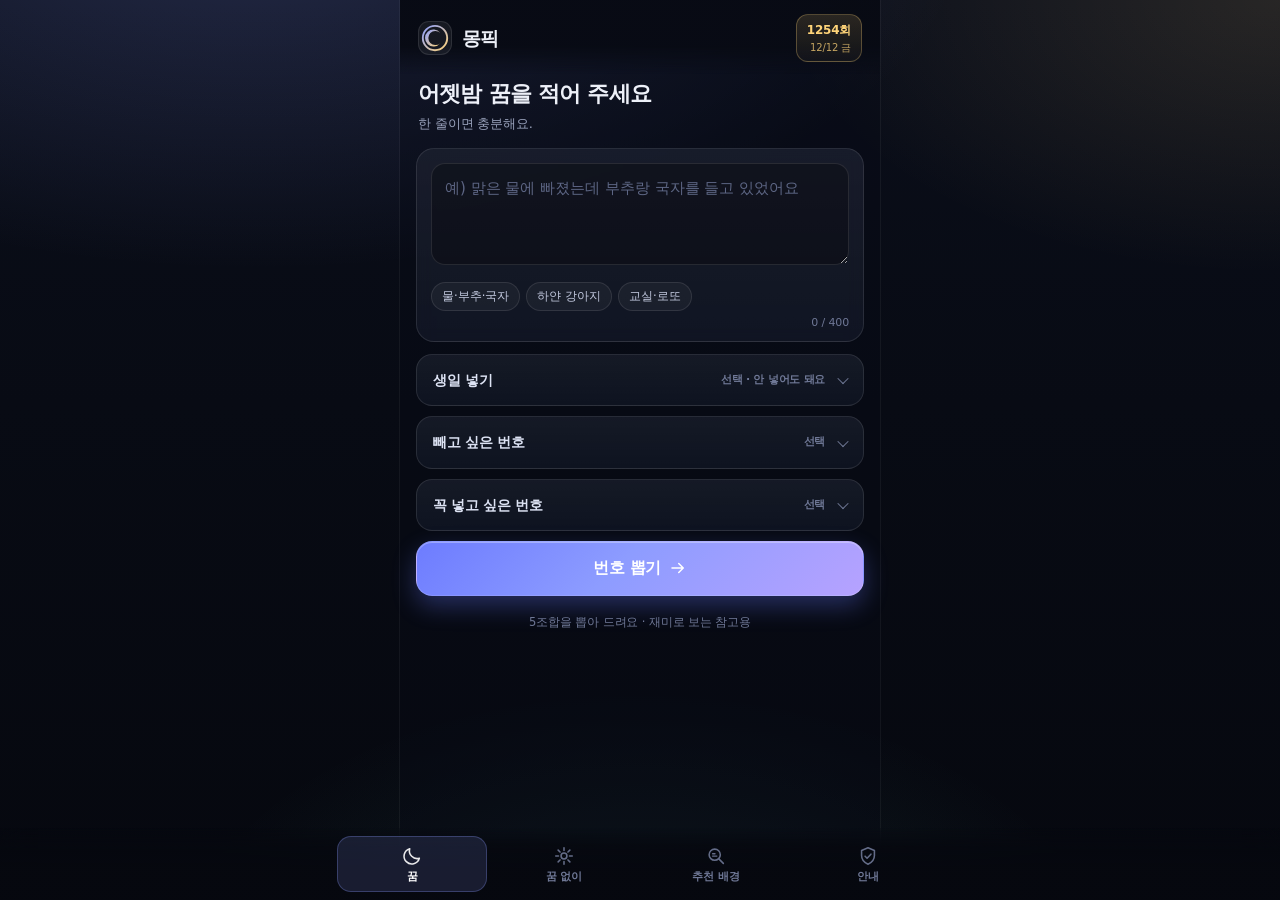
==== commit 14610335: "feat: 번호함 삭제·구매 표시, 꼭 넣고 싶은 번호, 홈 화면 앱 설치(PWA), 결과 카드 이미지 저장 - 번호함: 항목별 × 삭제 + 헤더 전체 비우기(확인 1회) - 번호" ====
--- a/index.html
+++ b/index.html
@@ -6,6 +6,14 @@
 <meta name="theme-color" content="#0a0d18" />
 <meta name="description" content="몽픽(MongPick) — 어젯밤 꿈을 한 줄 적으면 로또 번호 5조합을 뽑아 주는 앱. 재미·참고용." />
 <title>몽픽 · 꿈으로 번호 뽑기</title>
+<link rel="manifest" href="manifest.webmanifest" />
+<meta name="application-name" content="몽픽" />
+<meta name="apple-mobile-web-app-capable" content="yes" />
+<meta name="apple-mobile-web-app-status-bar-style" content="black-translucent" />
+<meta name="apple-mobile-web-app-title" content="몽픽" />
+<meta name="mobile-web-app-capable" content="yes" />
+<link rel="apple-touch-icon" href="icons/apple-touch-icon.png" />
+<link rel="icon" type="image/png" sizes="192x192" href="icons/icon-192.png" />
 <link rel="stylesheet" href="style.css" />
 </head>
 <body>
@@ -74,6 +82,14 @@
         </div>
       </details>
 
+      <details class="fold" id="fold-fixed">
+        <summary><span>꼭 넣고 싶은 번호</span><span class="fold-note js-fixed-note" id="fixed-note">선택</span></summary>
+        <div class="fold-body">
+          <div id="fixed-grid" class="mini-grid js-fixed-grid" role="group" aria-label="꼭 넣고 싶은 번호 선택"></div>
+          <p class="micro">고른 수는 5조합 모두에 들어가요. 빼고 싶은 번호와는 겹치지 않아요.</p>
+        </div>
+      </details>
+
       <button type="button" class="primary-btn" id="run-dream">
         <span>번호 뽑기</span>
         <svg viewBox="0 0 24 24" width="18" height="18" aria-hidden="true"><path d="M4 12h14M13 6l6 6-6 6" fill="none" stroke="currentColor" stroke-width="2" stroke-linecap="round" stroke-linejoin="round"/></svg>
@@ -95,6 +111,14 @@
         <button type="button" role="tab" class="seg-btn is-active" data-nmode="sign" id="seg-sign">오늘 본 것</button>
         <button type="button" role="tab" class="seg-btn" data-nmode="balance" id="seg-balance">생일만으로</button>
       </div>
+
+      <details class="fold" id="fold-fixed-n">
+        <summary><span>꼭 넣고 싶은 번호</span><span class="fold-note js-fixed-note">선택</span></summary>
+        <div class="fold-body">
+          <div id="fixed-grid-nodream" class="mini-grid js-fixed-grid" role="group" aria-label="꼭 넣고 싶은 번호 선택"></div>
+          <p class="micro">고른 수는 5조합 모두에 들어가요. 빼고 싶은 번호와는 겹치지 않아요.</p>
+        </div>
+      </details>
 
       <div id="sign-panel">
         <div class="card dream-card">
@@ -161,10 +185,25 @@
       <div class="card ticket-card" id="ticket-card">
         <div class="card-head">
           <h3>내 번호함 · 당첨 확인</h3>
-          <button type="button" class="ghost-btn" id="run-ticket-check">당첨 확인하기</button>
+          <div class="tb-head-actions">
+            <button type="button" class="ghost-btn tb-clear" id="clear-tickets" hidden>전체 비우기</button>
+            <button type="button" class="ghost-btn" id="run-ticket-check">당첨 확인하기</button>
+          </div>
+        </div>
+        <div class="tb-tools" id="tb-tools" hidden>
+          <button type="button" class="tb-filter" id="buy-only" aria-pressed="false">산 번호만 보기</button>
+          <span class="tb-count" id="tb-count"></span>
         </div>
         <div id="ticket-list" class="ticket-list"></div>
-        <p class="micro" id="ticket-note">뽑은 조합은 이 기기에 자동으로 쌓이고, 결과가 나오면 알아서 채점해 드려요.</p>
+        <p class="micro" id="ticket-note">뽑은 조합은 이 기기에 자동으로 쌓이고, 결과가 나오면 알아서 채점해 드려요. 번호 옆 ‘구매’를 누르면 산 번호로 표시되고, 위에서 산 번호만 모아 볼 수 있어요. 필요 없는 조합은 × 로 지울 수 있어요.</p>
+      </div>
+
+      <div class="card install-card" id="install-card">
+        <div class="card-head">
+          <h3>홈 화면에 앱으로 설치</h3>
+          <button type="button" class="ghost-btn" id="install-app">앱으로 설치</button>
+        </div>
+        <p class="micro" id="install-note">홈 화면에 추가하면 주소창 없이 앱처럼 열려요. 안드로이드 크롬은 아래 버튼을, 아이폰 사파리는 공유 버튼 → ‘홈 화면에 추가’를 눌러 주세요.</p>
       </div>
 
       <details class="fold">
--- a/style.css
+++ b/style.css
@@ -188,6 +188,11 @@
   background:rgba(255,127,138,.22); border-color:rgba(255,127,138,.55); color:#ffd0d5;
   box-shadow:0 0 0 1px rgba(255,127,138,.15) inset;
 }
+.mini-cell.is-fixed{
+  background:rgba(255,212,121,.24); border-color:rgba(255,212,121,.58); color:#fff3d6;
+  box-shadow:0 0 0 1px rgba(255,212,121,.18) inset;
+  font-weight:800;
+}
 .mini-cell:active{transform:scale(.92);}
 
 /* ---------------- primary button ---------------- */
@@ -294,6 +299,7 @@
   background:var(--gold); box-shadow:0 0 6px var(--gold);
 }
 .cell.excluded{opacity:.3; background:rgba(255,127,138,.10); border-color:rgba(255,127,138,.2); color:#ff9aa2;}
+.cell.is-pinned{background:rgba(255,212,121,.20); border-color:rgba(255,212,121,.5); color:#fff3d6; font-weight:800;}
 .legend{display:flex; flex-wrap:wrap; gap:8px 12px; margin-top:12px; font-size:10.5px; color:var(--muted);}
 .legend i{display:inline-block; width:9px; height:9px; border-radius:3px; margin-right:4px; vertical-align:-1px;}
 .rule-chips{display:flex; flex-wrap:wrap; gap:6px; margin-top:10px;}
@@ -576,6 +582,7 @@
 .legend .lg-diag{background:rgba(255,212,121,.75);}
 .legend .lg-end{background:rgba(255,159,122,.9);}
 .legend .lg-cross{background:#ffd479; border-radius:50% !important;}
+.legend .lg-pin{background:rgba(255,212,121,.8); border:1px solid rgba(255,212,121,.9);}
 
 /* toast */
 .toast{
@@ -831,6 +838,7 @@
 }
 .br-chip.cross{background:rgba(255,212,121,.16); color:#ffdf9d; border:1px solid rgba(255,212,121,.32);}
 .br-chip.bal{background:rgba(110,231,208,.12); color:#8df3dd; border:1px solid rgba(110,231,208,.3);}
+.br-chip.pin{background:rgba(141,156,255,.18); color:#cbd3ff; border:1px solid rgba(141,156,255,.42);}
 
 .reason-rules{margin-top:16px;}
 .step-actions{margin-top:14px; display:flex;}
@@ -854,15 +862,49 @@
 }
 .tb-item{padding:6px 0 2px; border-top:1px dashed var(--line);}
 .tb-item:first-of-type{border-top:0;}
-.tb-meta{font-size:11px; color:var(--muted-2); line-height:1.5; word-break:keep-all; margin-bottom:4px;}
+.tb-meta{display:flex; align-items:flex-start; gap:6px; font-size:11px; color:var(--muted-2); line-height:1.5; margin-bottom:4px;}
+.tb-meta-txt{flex:1 1 auto; min-width:0; word-break:keep-all;}
 .tb-when{color:#5d6684; margin-left:4px; font-variant-numeric:tabular-nums;}
-.tc-row{display:flex; align-items:center; gap:7px; padding:3px 0;}
-.tc-no{
-  flex:0 0 auto; width:16px; text-align:center; font-size:10px; font-weight:800;
-  color:var(--muted-2); font-variant-numeric:tabular-nums;
-}
+.tb-del{
+  flex:0 0 auto; width:22px; height:22px; margin:-4px -2px 0 0; padding:0;
+  display:flex; align-items:center; justify-content:center;
+  border:1px solid var(--line); border-radius:7px; background:rgba(255,255,255,.04);
+  color:#8b93ad; font-size:14px; line-height:1; font-weight:600;
+  transition:background .2s, color .2s, border-color .2s;
+}
+.tb-del:hover{background:rgba(255,120,120,.16); border-color:rgba(255,120,120,.34); color:#ffc9c9;}
+.tb-del:focus-visible{outline:2px solid rgba(141,156,255,.6); outline-offset:2px;}
+.tb-head-actions{display:flex; align-items:center; gap:6px; flex:0 0 auto;}
+.tb-clear{padding:6px 9px; font-size:11px; color:#e3b9b9; border-color:rgba(255,120,120,.26); background:rgba(255,120,120,.08);}
+.tb-clear:hover{background:rgba(255,120,120,.18); border-color:rgba(255,120,120,.4);}
+.tc-row{display:flex; align-items:center; gap:6px; padding:3px 0; border-radius:9px;}
+.tc-row.is-bought{background:linear-gradient(90deg, rgba(110,231,208,.08), rgba(110,231,208,0) 78%);}
+.tc-buy{
+  flex:0 0 auto; padding:3px 7px; border-radius:7px; font-size:9.5px; font-weight:800;
+  border:1px solid rgba(255,255,255,.12); background:rgba(255,255,255,.04);
+  color:#8b93ad; letter-spacing:-.01em; white-space:nowrap; line-height:1.35;
+  transition:background .2s, color .2s, border-color .2s;
+}
+.tc-buy.is-on{background:rgba(110,231,208,.16); border-color:rgba(110,231,208,.44); color:#a9f2e2;}
+.tc-buy:focus-visible{outline:2px solid rgba(141,156,255,.6); outline-offset:2px;}
+.tb-tools{display:flex; align-items:center; gap:8px; margin:-2px 0 10px;}
+.tb-filter{
+  display:inline-flex; align-items:center; border:1px solid var(--line);
+  background:rgba(255,255,255,.04); color:#cfd5ea; font-size:11px; font-weight:700;
+  padding:5px 10px; border-radius:999px; letter-spacing:-.01em; transition:background .2s, color .2s, border-color .2s;
+}
+.tb-filter::before{
+  content:''; display:inline-block; width:6px; height:6px; border-radius:50%;
+  background:#4b5470; margin-right:6px;
+}
+.tb-filter.is-on{background:rgba(110,231,208,.14); border-color:rgba(110,231,208,.42); color:#a9f2e2;}
+.tb-filter.is-on::before{background:var(--accent-2); box-shadow:0 0 7px var(--accent-2);}
+.tb-count{margin-left:auto; font-size:10.5px; color:var(--muted-2); font-variant-numeric:tabular-nums;}
+.ball.is-pin{box-shadow:0 0 0 2px rgba(255,212,121,.6), inset 0 -3px 8px rgba(0,0,0,.2);}
+.install-card .micro{margin-top:2px;}
+.install-card .card-head{margin-bottom:4px;}
 .tc-balls{display:flex; gap:4px; flex:1; min-width:0;}
-.tc-balls .numball{min-width:24px; height:24px; font-size:11px; padding:0 5px;}
+.tc-balls .numball{min-width:22px; height:22px; font-size:10.5px; padding:0 4px;}
 .tc-rank{font-size:10.5px; color:var(--muted-2); white-space:nowrap; font-variant-numeric:tabular-nums;}
 .tc-rank.is-win{color:#ffe1a5; font-weight:800;}
 .tc-rank.is-wait{color:#6f7896;}
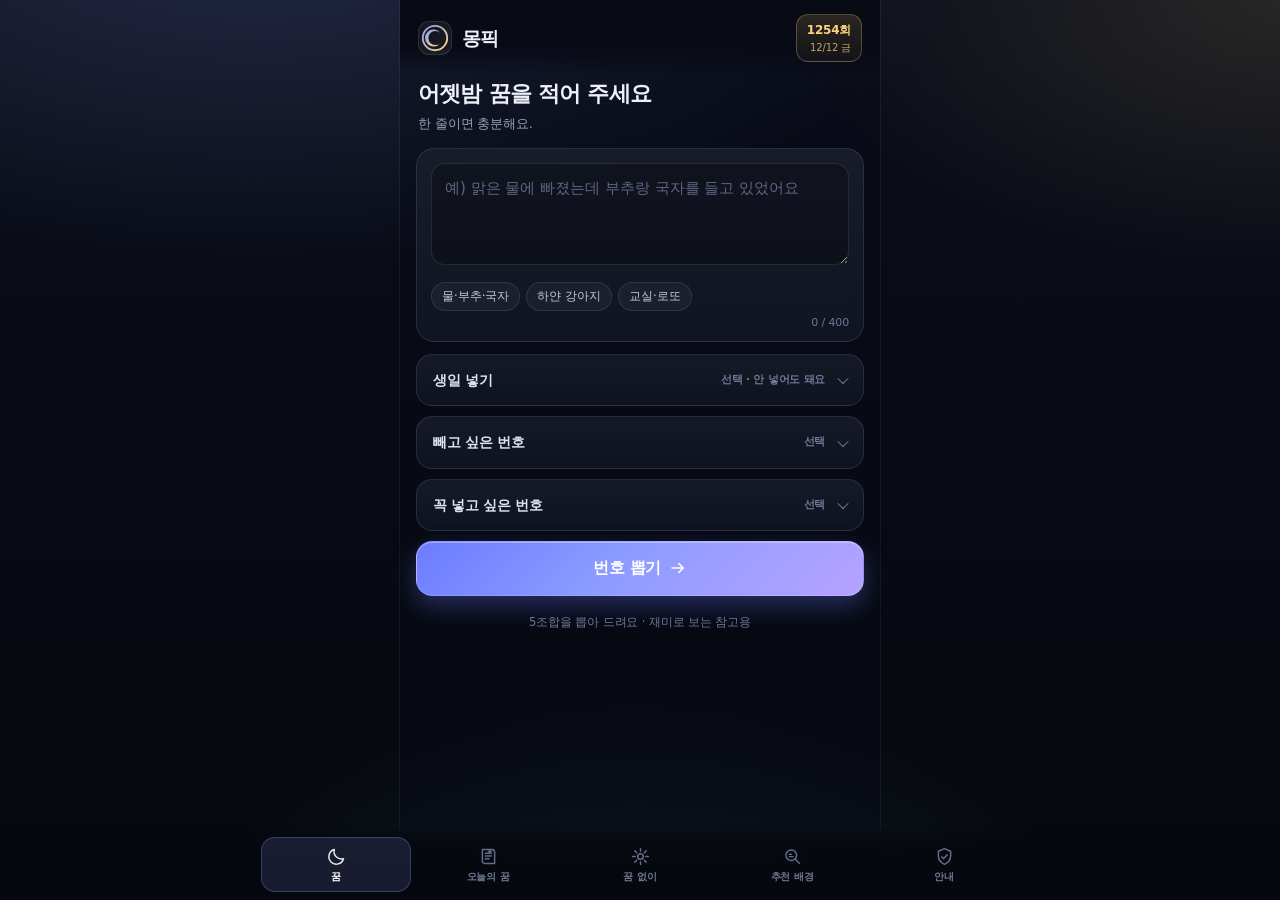
==== commit 47b5e344: "feat: 오늘의 꿈 사례 피드 — 하단 탭·5~6줄 꿈 이야기·고정 6수·번호함 담기" ====
--- a/index.html
+++ b/index.html
@@ -100,7 +100,19 @@
       <div id="dream-result" class="result" aria-live="polite"></div>
     </section>
 
-    <!-- ───────────────────────── 탭 2 · 꿈이 기억 안 날 ───────────────────────── -->
+    <!-- ───────────────────────── 탭 2 · 오늘의 꿈 사례 ───────────────────────── -->
+    <section class="panel" id="panel-today" aria-labelledby="tab-today">
+      <div class="hero">
+        <h2 class="hero-title">오늘의 꿈 사례</h2>
+        <p class="hero-sub">꿈을 안 꾼 날엔, 다른 사람 꿈에서 번호를 담아 가세요.</p>
+      </div>
+      <div id="dream-feed" class="feed">
+        <p class="feed-empty">오늘의 사례를 불러오는 중이에요.</p>
+      </div>
+      <p class="micro feed-foot">한 사람의 꿈을 그 자리에서 6개 번호로 옮긴 사례예요. 마음에 드는 조합은 <b>내 번호함</b>에 담아 두면 추첨 뒤에 알아서 채점해 드려요.</p>
+    </section>
+
+    <!-- ───────────────────────── 탭 3 · 꿈이 기억 안 날 ───────────────────────── -->
     <section class="panel" id="panel-nodream" aria-labelledby="tab-nodream">
       <div class="hero">
         <h2 class="hero-title">꿈이 기억 안 나요?</h2>
@@ -150,7 +162,7 @@
       <div id="nodream-result" class="result" aria-live="polite"></div>
     </section>
 
-    <!-- ───────────────────────── 탭 3 · 추천 배경 ───────────────────────── -->
+    <!-- ───────────────────────── 탭 4 · 추천 배경 ───────────────────────── -->
     <section class="panel" id="panel-reason" aria-labelledby="tab-reason">
       <div class="hero">
         <h2 class="hero-title">이 번호가 나온 배경</h2>
@@ -159,7 +171,7 @@
       <div id="reason-body" class="reason-page"></div>
     </section>
 
-    <!-- ───────────────────────── 탭 4 · 안내 · 복기 ───────────────────────── -->
+    <!-- ───────────────────────── 탭 5 · 안내 · 복기 ───────────────────────── -->
     <section class="panel" id="panel-trust" aria-labelledby="tab-trust">
       <div class="hero">
         <h2 class="hero-title">몽픽이 하는 일</h2>
@@ -257,6 +269,10 @@
       <svg viewBox="0 0 24 24" width="22" height="22" aria-hidden="true"><path d="M20 14.5A8.5 8.5 0 0 1 9.5 4a8.5 8.5 0 1 0 10.5 10.5z" fill="none" stroke="currentColor" stroke-width="1.7" stroke-linejoin="round"/></svg>
       <span>꿈</span>
     </button>
+    <button type="button" class="tab" role="tab" data-tab="today" id="tab-today" aria-selected="false">
+      <svg viewBox="0 0 24 24" width="22" height="22" aria-hidden="true"><path d="M5 4h11a3 3 0 0 1 3 3v13H8a3 3 0 0 1-3-3V4z" fill="none" stroke="currentColor" stroke-width="1.7" stroke-linejoin="round"/><path d="M8.4 8.2h7M8.4 11.4h7M8.4 14.6h4.2" stroke="currentColor" stroke-width="1.6" stroke-linecap="round"/><path d="M13.6 3.2l1 1.9 1.9 1-1.9 1-1 1.9-1-1.9-1.9-1 1.9-1z" fill="currentColor"/></svg>
+      <span>오늘의 꿈</span>
+    </button>
     <button type="button" class="tab" role="tab" data-tab="nodream" id="tab-nodream" aria-selected="false">
       <svg viewBox="0 0 24 24" width="22" height="22" aria-hidden="true"><path d="M12 3v3M12 18v3M3 12h3M18 12h3M5.6 5.6l2.1 2.1M16.3 16.3l2.1 2.1M18.4 5.6l-2.1 2.1M7.7 16.3l-2.1 2.1" stroke="currentColor" stroke-width="1.7" stroke-linecap="round"/><circle cx="12" cy="12" r="3.2" fill="none" stroke="currentColor" stroke-width="1.7"/></svg>
       <span>꿈 없이</span>
--- a/style.css
+++ b/style.css
@@ -920,3 +920,73 @@
 }
 .sn-line{font-size:11.5px; color:#a9ead9; letter-spacing:-.01em;}
 .save-note .ghost-btn{padding:5px 9px; font-size:11px; border-radius:8px; white-space:nowrap;}
+
+/* =========================================================
+   오늘의 꿈 사례 — 카드 피드 (번호 미리 계산 · 담아 가기)
+   ========================================================= */
+.feed{display:flex; flex-direction:column; gap:10px;}
+.feed-empty{font-size:12.5px; color:var(--muted-2); text-align:center; padding:26px 10px;}
+.feed-foot{margin-top:14px;}
+.feed-foot b{color:#a9ead9; font-weight:700;}
+
+.dc{
+  background-color:rgba(16,21,35,.80);
+  background-image:linear-gradient(180deg, rgba(255,255,255,.045), rgba(255,255,255,.012));
+  border:1px solid var(--line); border-radius:var(--radius); overflow:hidden;
+}
+.dc[open]{border-color:rgba(141,156,255,.3);}
+.dc-sum{
+  display:grid; gap:5px; padding:14px 15px 13px; cursor:pointer; list-style:none; position:relative;
+}
+.dc-sum::-webkit-details-marker{display:none;}
+.dc-kicker{font-size:10.5px; font-weight:800; letter-spacing:.01em; color:var(--gold); opacity:.92;}
+.dc-title{font-size:15.5px; font-weight:800; letter-spacing:-.025em; line-height:1.35;}
+.dc-teaser{
+  font-size:12px; color:var(--muted); line-height:1.55; word-break:keep-all;
+  display:-webkit-box; -webkit-line-clamp:2; -webkit-box-orient:vertical; overflow:hidden;
+}
+.dc-peek{display:flex; gap:5px; margin-top:5px;}
+.dc-peek .numball{min-width:25px; height:25px; font-size:11px; padding:0 5px;}
+.dc-more{font-size:11px; font-weight:700; color:var(--accent); margin-top:3px;}
+.dc[open] .dc-more{display:none;}
+
+.dc-body{padding:14px 15px 16px; border-top:1px dashed var(--line);}
+.dc-story{display:grid; gap:6px; margin-bottom:15px;}
+.dc-line{font-size:13.5px; line-height:1.66; color:#e2e7f5; word-break:keep-all; letter-spacing:-.01em;}
+.dc-nums{display:flex; gap:7px; justify-content:space-between; margin-bottom:14px;}
+.dc-nums .ball{max-width:52px; font-size:17px;}
+.dc-why{
+  padding:12px 13px; border-radius:14px;
+  border:1px solid rgba(141,156,255,.18); background:rgba(141,156,255,.06);
+}
+.dc-why-head{font-size:11.5px; font-weight:800; color:#c3cbff; margin-bottom:7px;}
+.dc-why-line{font-size:12px; color:var(--muted); line-height:1.62; word-break:keep-all;}
+.dc-why-line + .dc-why-line{margin-top:4px;}
+.dc-why-line:first-child{color:#d6dcf0;}
+.dc-tip{font-size:11.5px; color:var(--muted-2); line-height:1.6; margin-top:11px; word-break:keep-all;}
+.dc-actions{margin-top:13px;}
+.dc-actions .primary-btn{padding:14px; font-size:14.5px; margin:0;}
+.dc-actions .primary-btn.is-saved{
+  background:linear-gradient(135deg, #2f8f79 0%, #46b39a 55%, #6ee7d0 100%);
+  box-shadow:0 8px 20px rgba(70,179,154,.28), inset 0 1px 0 rgba(255,255,255,.28);
+}
+.dc-note{font-size:10.5px; color:var(--muted-2); margin-top:9px; text-align:center; line-height:1.5;}
+.dc-note b{color:#a9ead9; font-weight:700;}
+
+/* 하단 탭 5개 — 글자를 조금 줄여 한 줄에 담는다 */
+.tabbar .tab{font-size:10px; padding:8px 2px 7px;}
+.tabbar .tab svg{width:21px; height:21px;}
+
+/* 카드 안 — 공 하나하나 근거(접힘) */
+.dc-ballfold{margin-top:9px; border-top:1px solid rgba(141,156,255,.16); padding-top:8px;}
+.dc-ballfold > summary{
+  list-style:none; cursor:pointer; font-size:11px; font-weight:700; color:#aab4e8;
+  display:flex; align-items:center; gap:5px;
+}
+.dc-ballfold > summary::-webkit-details-marker{display:none;}
+.dc-ballfold > summary::after{content:'▾'; font-size:9px; opacity:.7; transition:transform .2s;}
+.dc-ballfold[open] > summary::after{transform:rotate(180deg);}
+.dc-balllist{margin-top:7px; display:grid; gap:4px;}
+.dc-ballline{font-size:11.5px; color:var(--muted); line-height:1.55; word-break:keep-all;}
+.dc-ballline b{color:#dfe4f5; font-weight:800; margin-right:3px; font-variant-numeric:tabular-nums;}
+.dc[open] .dc-teaser{display:none;}
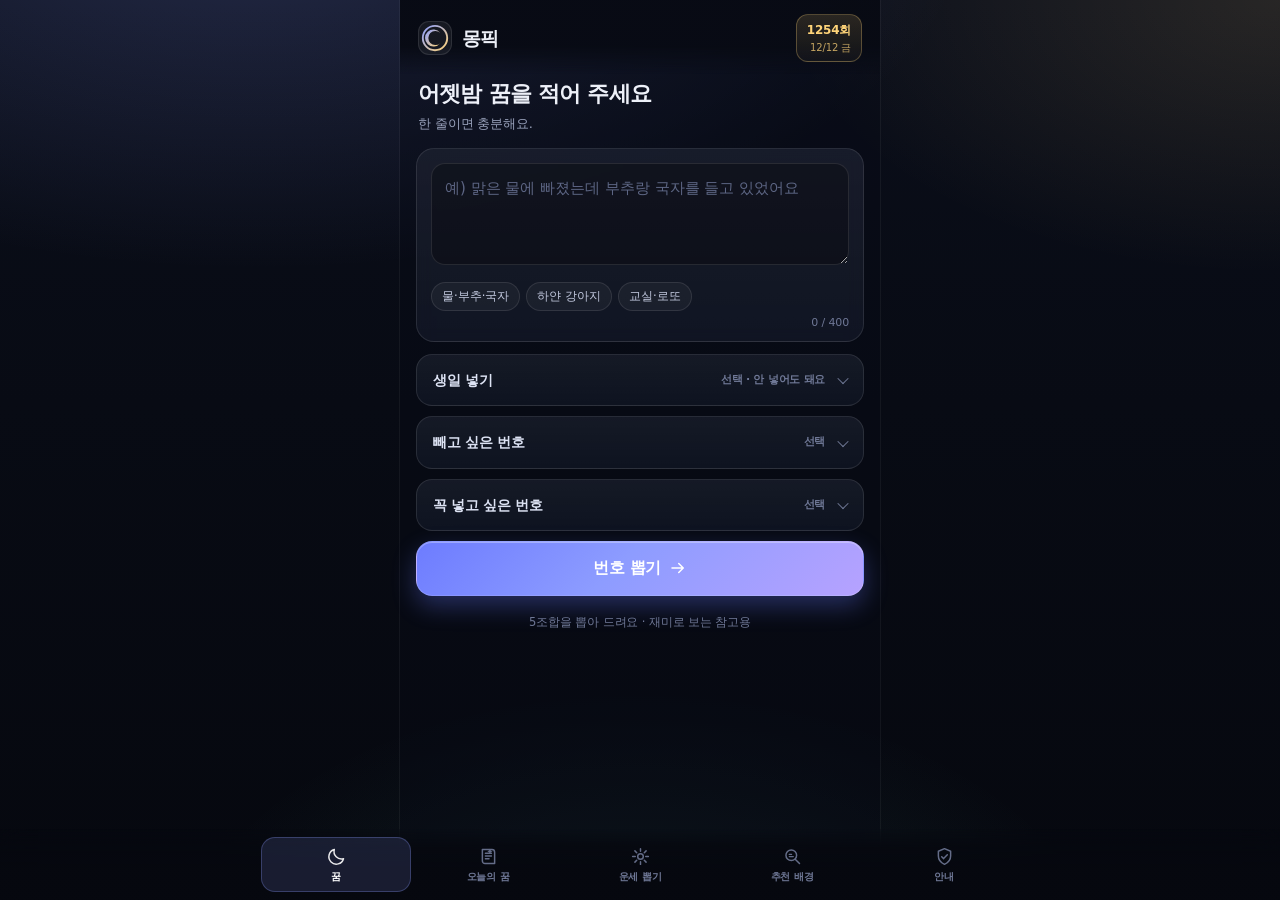
==== commit b3558f35: "feat: 사례 카드 출처 표기 + 탭 이름 정리 + 오늘의 꿈 기본 요일 - 오늘의 꿈 카드 하단에 `출처: 국내 꿈해몽 커뮤니티 실제 사연 재구성` 한 줄(10px 회색)만 표" ====
--- a/index.html
+++ b/index.html
@@ -106,6 +106,8 @@
         <h2 class="hero-title">오늘의 꿈 사례</h2>
         <p class="hero-sub">꿈을 안 꾼 날엔, 다른 사람 꿈에서 번호를 담아 가세요.</p>
       </div>
+      <div class="daybar" id="day-bar" role="group" aria-label="요일별로 꿈 사례 보기"></div>
+      <p class="feed-week" id="feed-week"></p>
       <div id="dream-feed" class="feed">
         <p class="feed-empty">오늘의 사례를 불러오는 중이에요.</p>
       </div>
@@ -116,7 +118,7 @@
     <section class="panel" id="panel-nodream" aria-labelledby="tab-nodream">
       <div class="hero">
         <h2 class="hero-title">꿈이 기억 안 나요?</h2>
-        <p class="hero-sub">오늘 본 것이나 생일만으로도 뽑을 수 있어요.</p>
+        <p class="hero-sub">오늘 본 것이나 생일만으로도 운세 번호를 뽑을 수 있어요.</p>
       </div>
 
       <div class="seg" role="tablist" aria-label="꿈이 기억 안 날 때">
@@ -275,7 +277,7 @@
     </button>
     <button type="button" class="tab" role="tab" data-tab="nodream" id="tab-nodream" aria-selected="false">
       <svg viewBox="0 0 24 24" width="22" height="22" aria-hidden="true"><path d="M12 3v3M12 18v3M3 12h3M18 12h3M5.6 5.6l2.1 2.1M16.3 16.3l2.1 2.1M18.4 5.6l-2.1 2.1M7.7 16.3l-2.1 2.1" stroke="currentColor" stroke-width="1.7" stroke-linecap="round"/><circle cx="12" cy="12" r="3.2" fill="none" stroke="currentColor" stroke-width="1.7"/></svg>
-      <span>꿈 없이</span>
+      <span>운세 뽑기</span>
     </button>
     <button type="button" class="tab" role="tab" data-tab="reason" id="tab-reason" aria-selected="false">
       <svg viewBox="0 0 24 24" width="22" height="22" aria-hidden="true"><circle cx="10.6" cy="10.6" r="6.1" fill="none" stroke="currentColor" stroke-width="1.7"/><path d="M15.1 15.1L20 20" stroke="currentColor" stroke-width="1.7" stroke-linecap="round"/><path d="M8.3 12.1h4.6M8.3 9.6h2.6" stroke="currentColor" stroke-width="1.5" stroke-linecap="round"/></svg>
--- a/style.css
+++ b/style.css
@@ -929,6 +929,37 @@
 .feed-foot{margin-top:14px;}
 .feed-foot b{color:#a9ead9; font-weight:700;}
 
+/* 요일 칩 바 — 전체 + 일~토, 오늘 사례가 있는 날만 건수 배지 */
+.daybar{
+  display:grid; grid-template-columns:repeat(4, 1fr); gap:6px; margin:2px 0 7px;
+}
+.daychip{
+  flex:0 0 auto; display:inline-flex; align-items:center; justify-content:center; gap:4px;
+  padding:8px 6px; border-radius:999px; font-size:12px; font-weight:700; letter-spacing:-.01em;
+  border:1px solid var(--line); background:rgba(255,255,255,.04); color:#c3cae0;
+  transition:background .18s, border-color .18s, color .18s, transform .12s;
+}
+.daychip:active{transform:scale(.96);}
+.daychip:hover{background:rgba(141,156,255,.12); border-color:rgba(141,156,255,.35); color:#dfe3ff;}
+.daychip-n{
+  font-size:10px; font-weight:800; font-variant-numeric:tabular-nums; line-height:1;
+  padding:2px 5px; border-radius:999px; background:rgba(255,255,255,.09); color:#cfd6ee;
+}
+.daychip.is-on{
+  color:#0b1120; border-color:transparent;
+  background:linear-gradient(135deg, #a9b6ff 0%, #8d9cff 55%, #6ee7d0 100%);
+  box-shadow:0 4px 14px rgba(141,156,255,.28);
+}
+.daychip.is-on .daychip-n{background:rgba(9,14,28,.22); color:#0b1120;}
+.daychip.is-empty{
+  opacity:.34; cursor:pointer; color:var(--muted-2);
+  background:rgba(255,255,255,.02); border-color:rgba(255,255,255,.07);
+}
+.daychip.is-empty:hover{background:rgba(255,255,255,.03); border-color:rgba(255,255,255,.10); color:var(--muted-2);}
+.daychip.is-empty:active{transform:none;}
+.feed-week{font-size:10.5px; color:var(--muted-2); margin:0 0 10px 2px; letter-spacing:-.01em; font-variant-numeric:tabular-nums;}
+.feed-week:empty{display:none;}
+
 .dc{
   background-color:rgba(16,21,35,.80);
   background-image:linear-gradient(180deg, rgba(255,255,255,.045), rgba(255,255,255,.012));
@@ -947,10 +978,16 @@
 }
 .dc-peek{display:flex; gap:5px; margin-top:5px;}
 .dc-peek .numball{min-width:25px; height:25px; font-size:11px; padding:0 5px;}
+.dc-src{
+  font-size:10px; font-weight:600; color:var(--muted-2); letter-spacing:-.02em;
+  line-height:1.4; margin-top:5px; word-break:keep-all;
+}
 .dc-more{font-size:11px; font-weight:700; color:var(--accent); margin-top:3px;}
 .dc[open] .dc-more{display:none;}
 
 .dc-body{padding:14px 15px 16px; border-top:1px dashed var(--line);}
+.dc-when{font-size:10.5px; color:var(--muted-2); margin-bottom:9px; letter-spacing:-.01em;}
+.dc-when::before{content:'·'; margin-right:5px; color:var(--accent);}
 .dc-story{display:grid; gap:6px; margin-bottom:15px;}
 .dc-line{font-size:13.5px; line-height:1.66; color:#e2e7f5; word-break:keep-all; letter-spacing:-.01em;}
 .dc-nums{display:flex; gap:7px; justify-content:space-between; margin-bottom:14px;}
